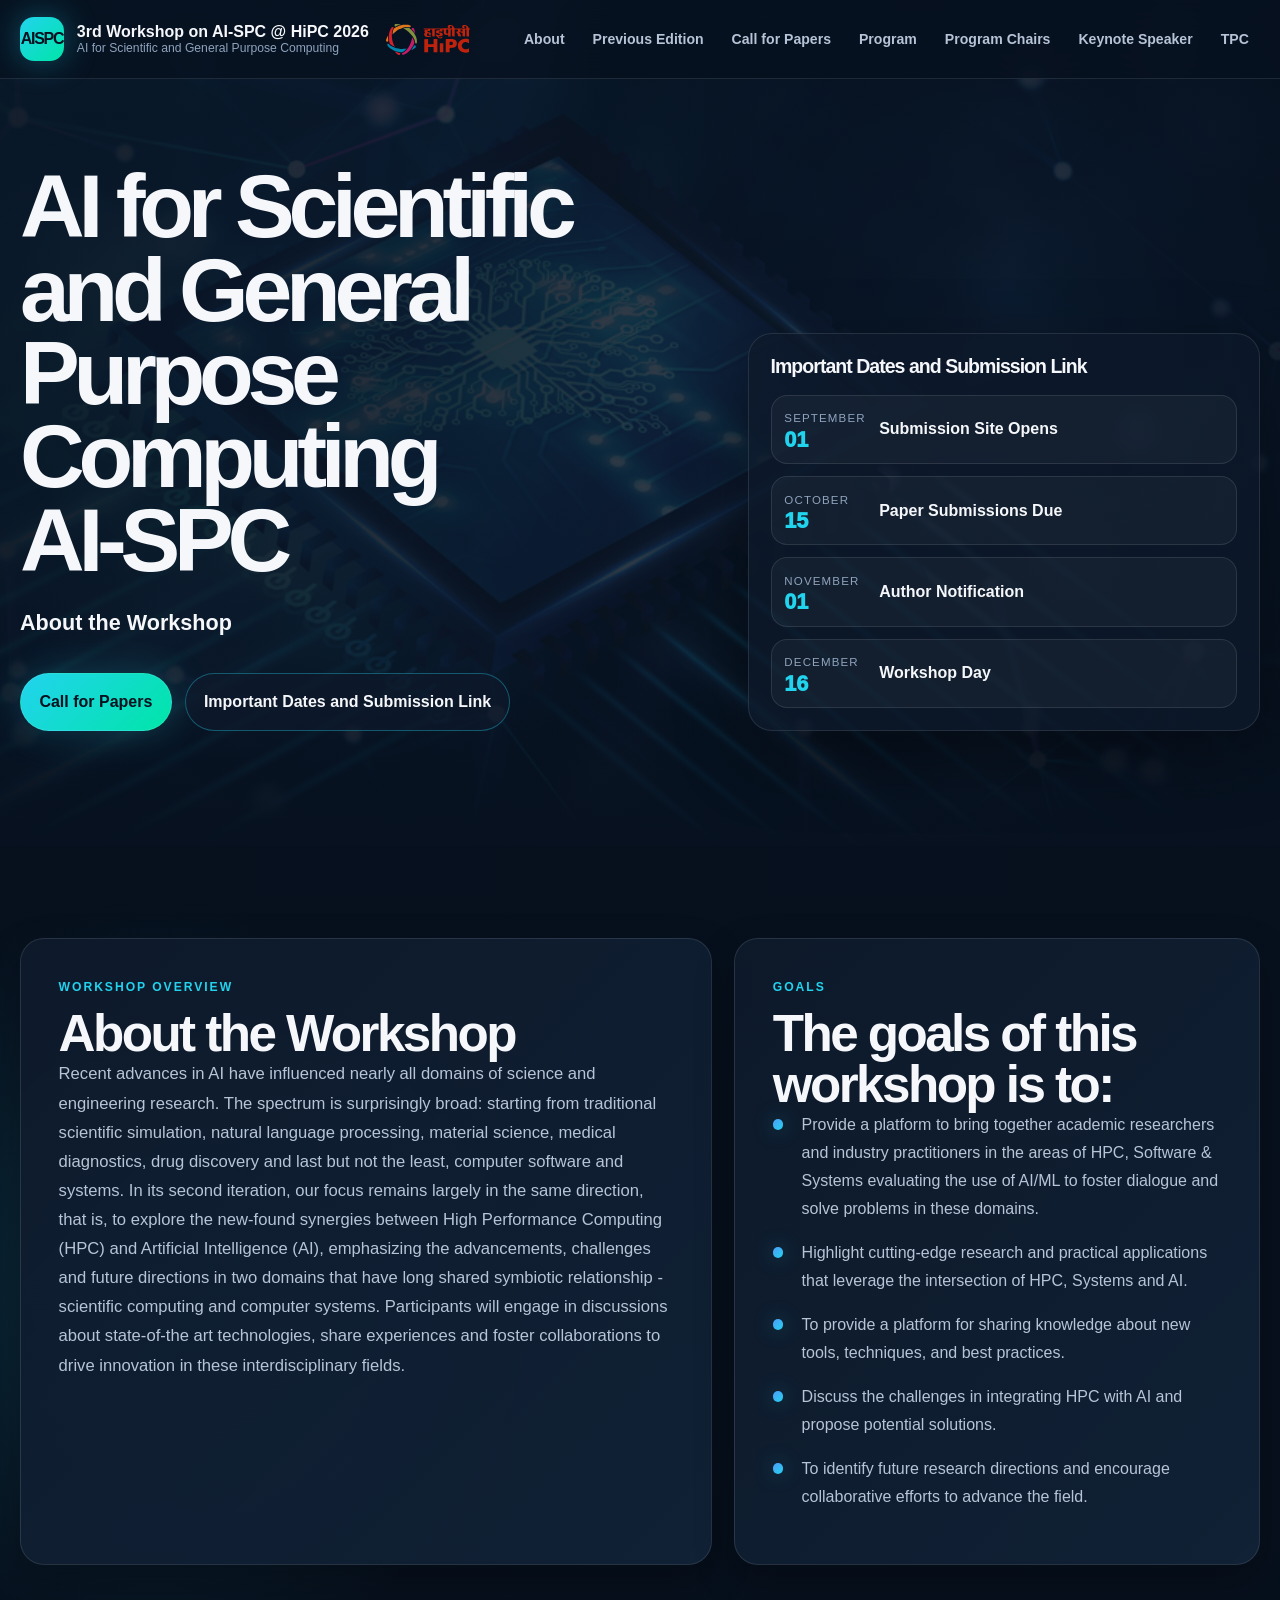
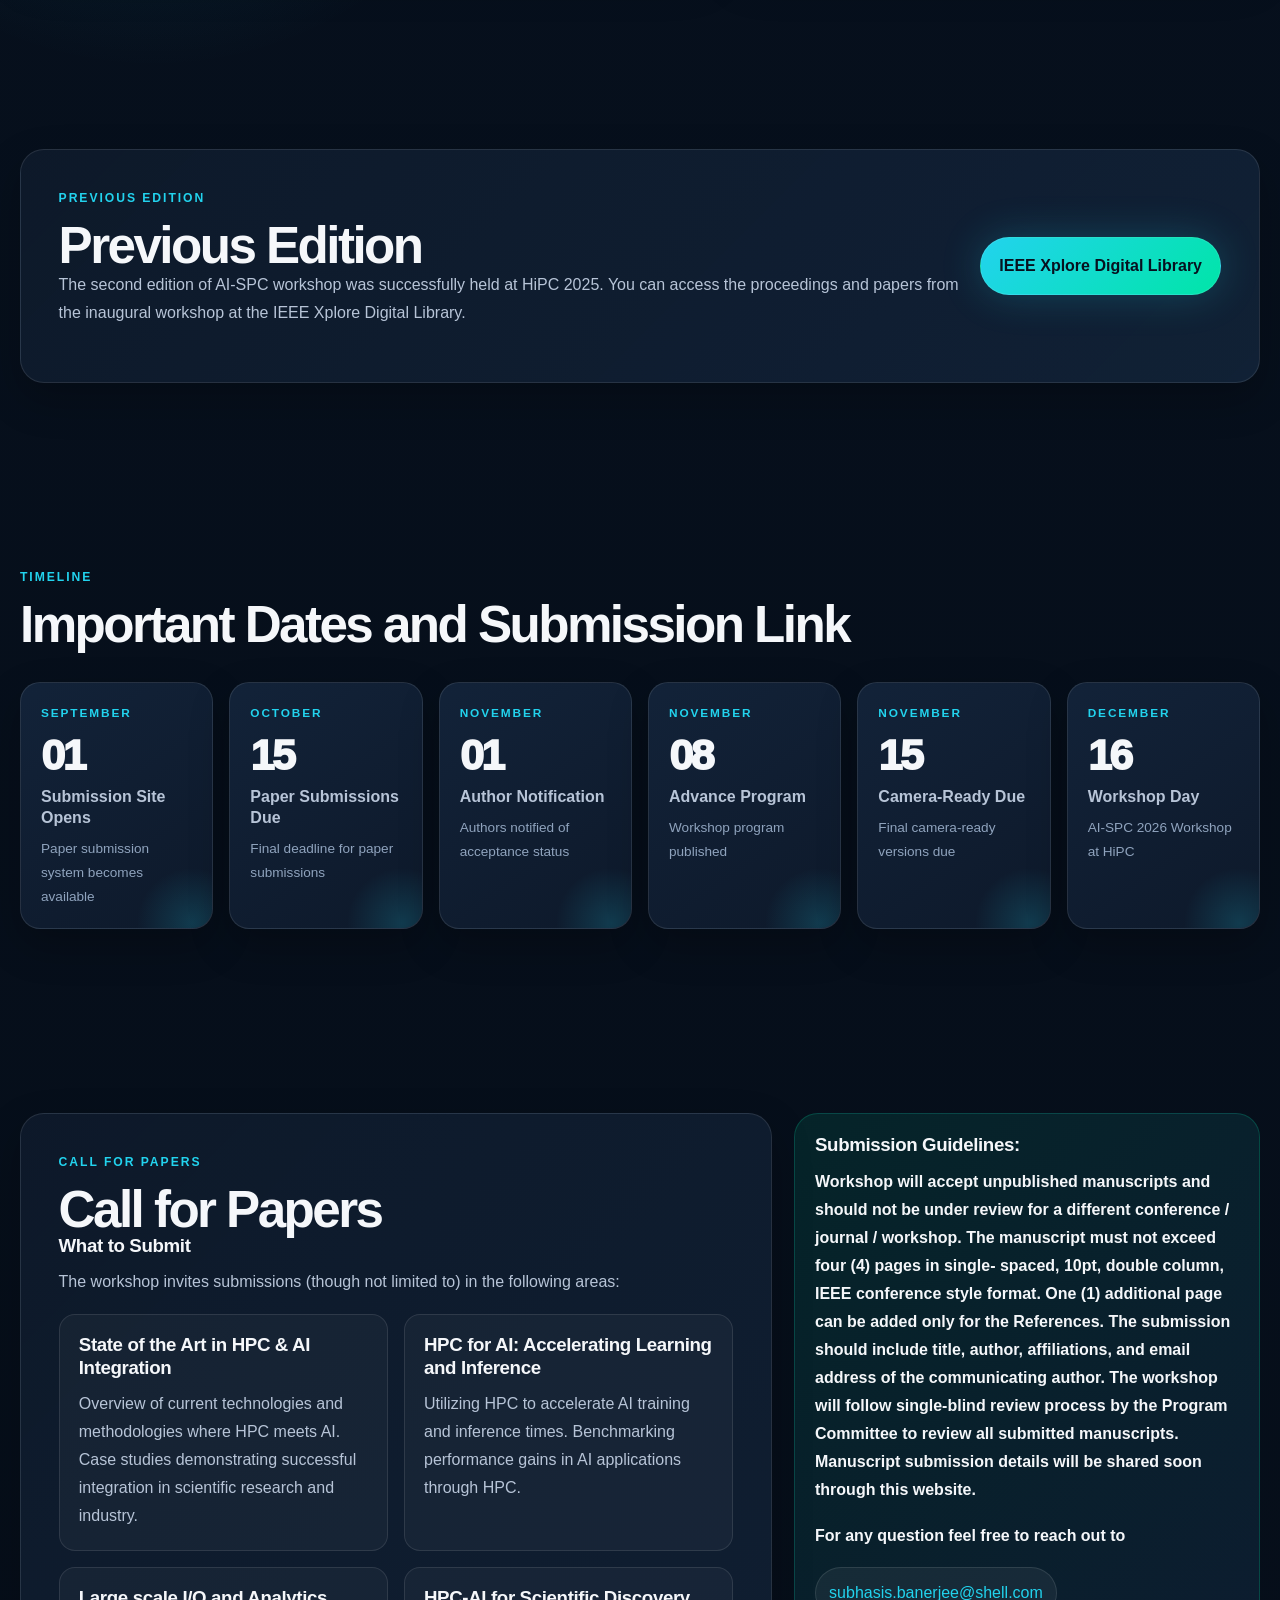
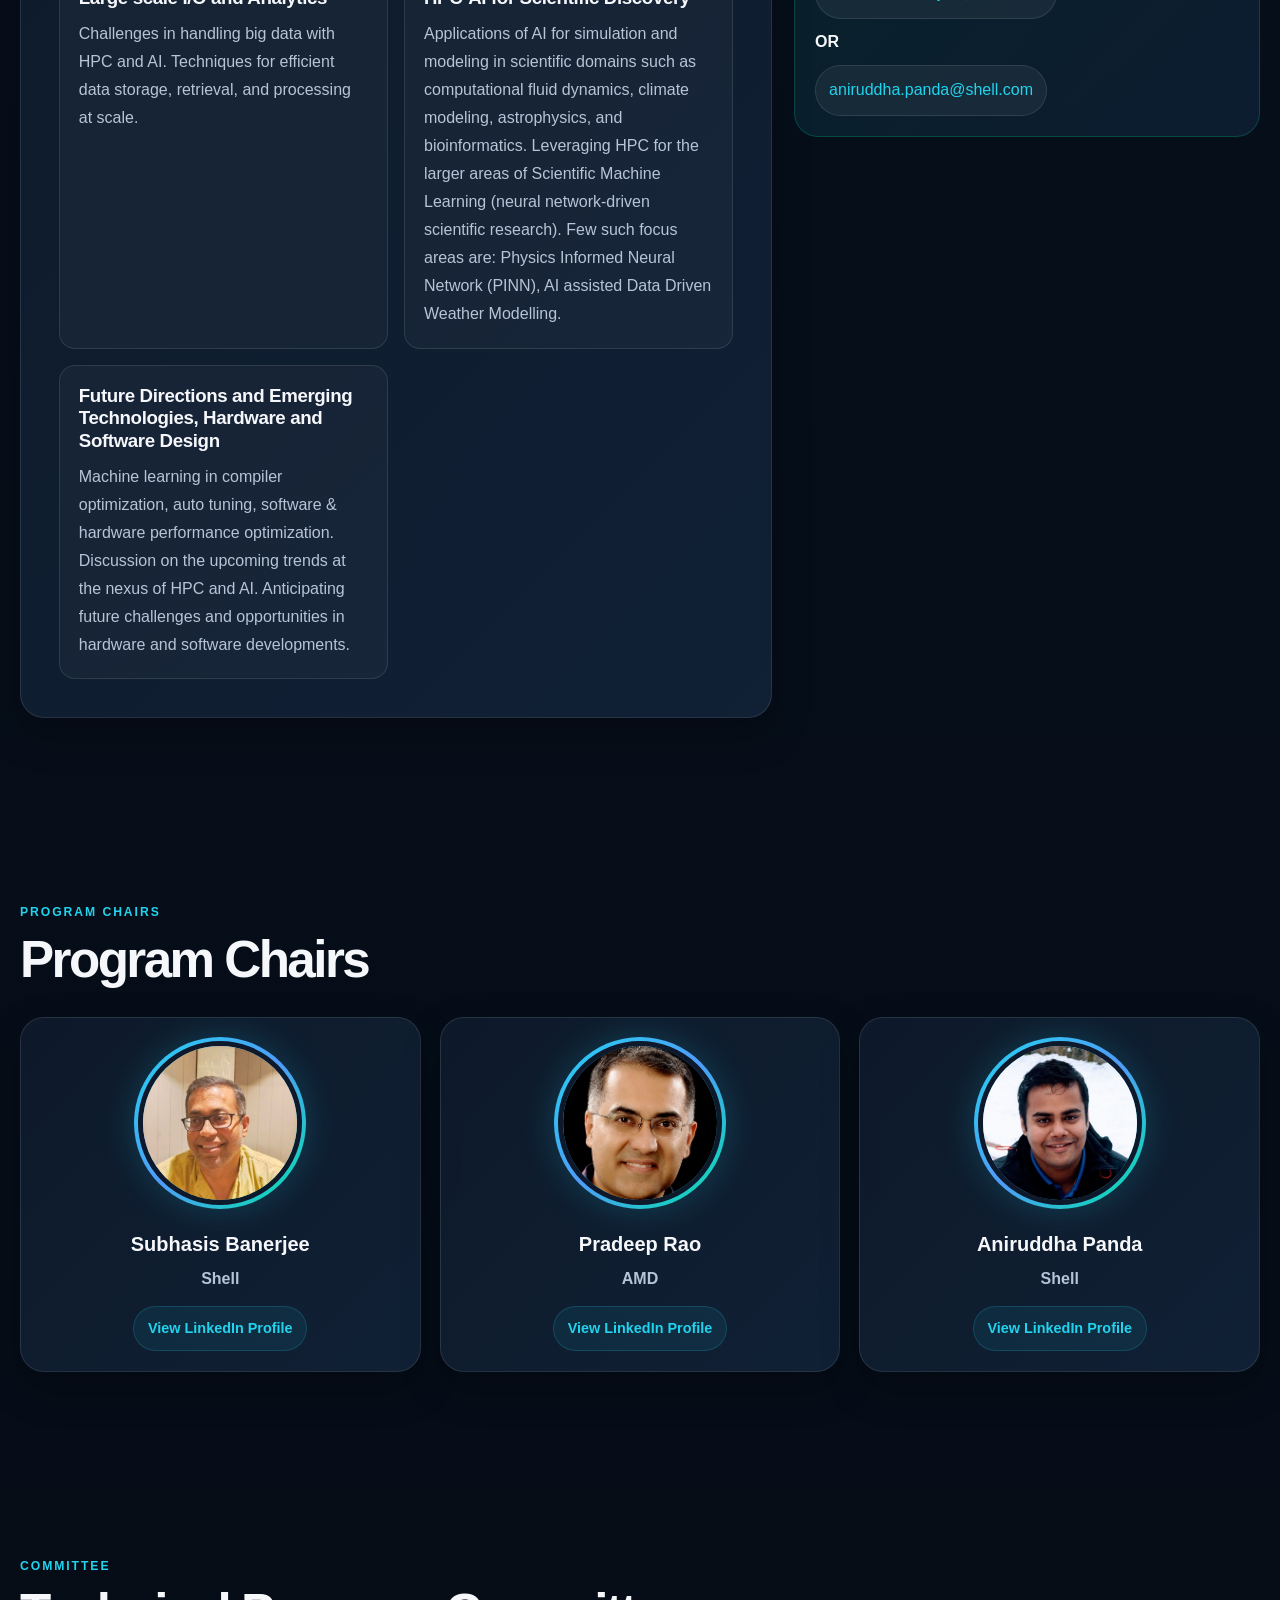
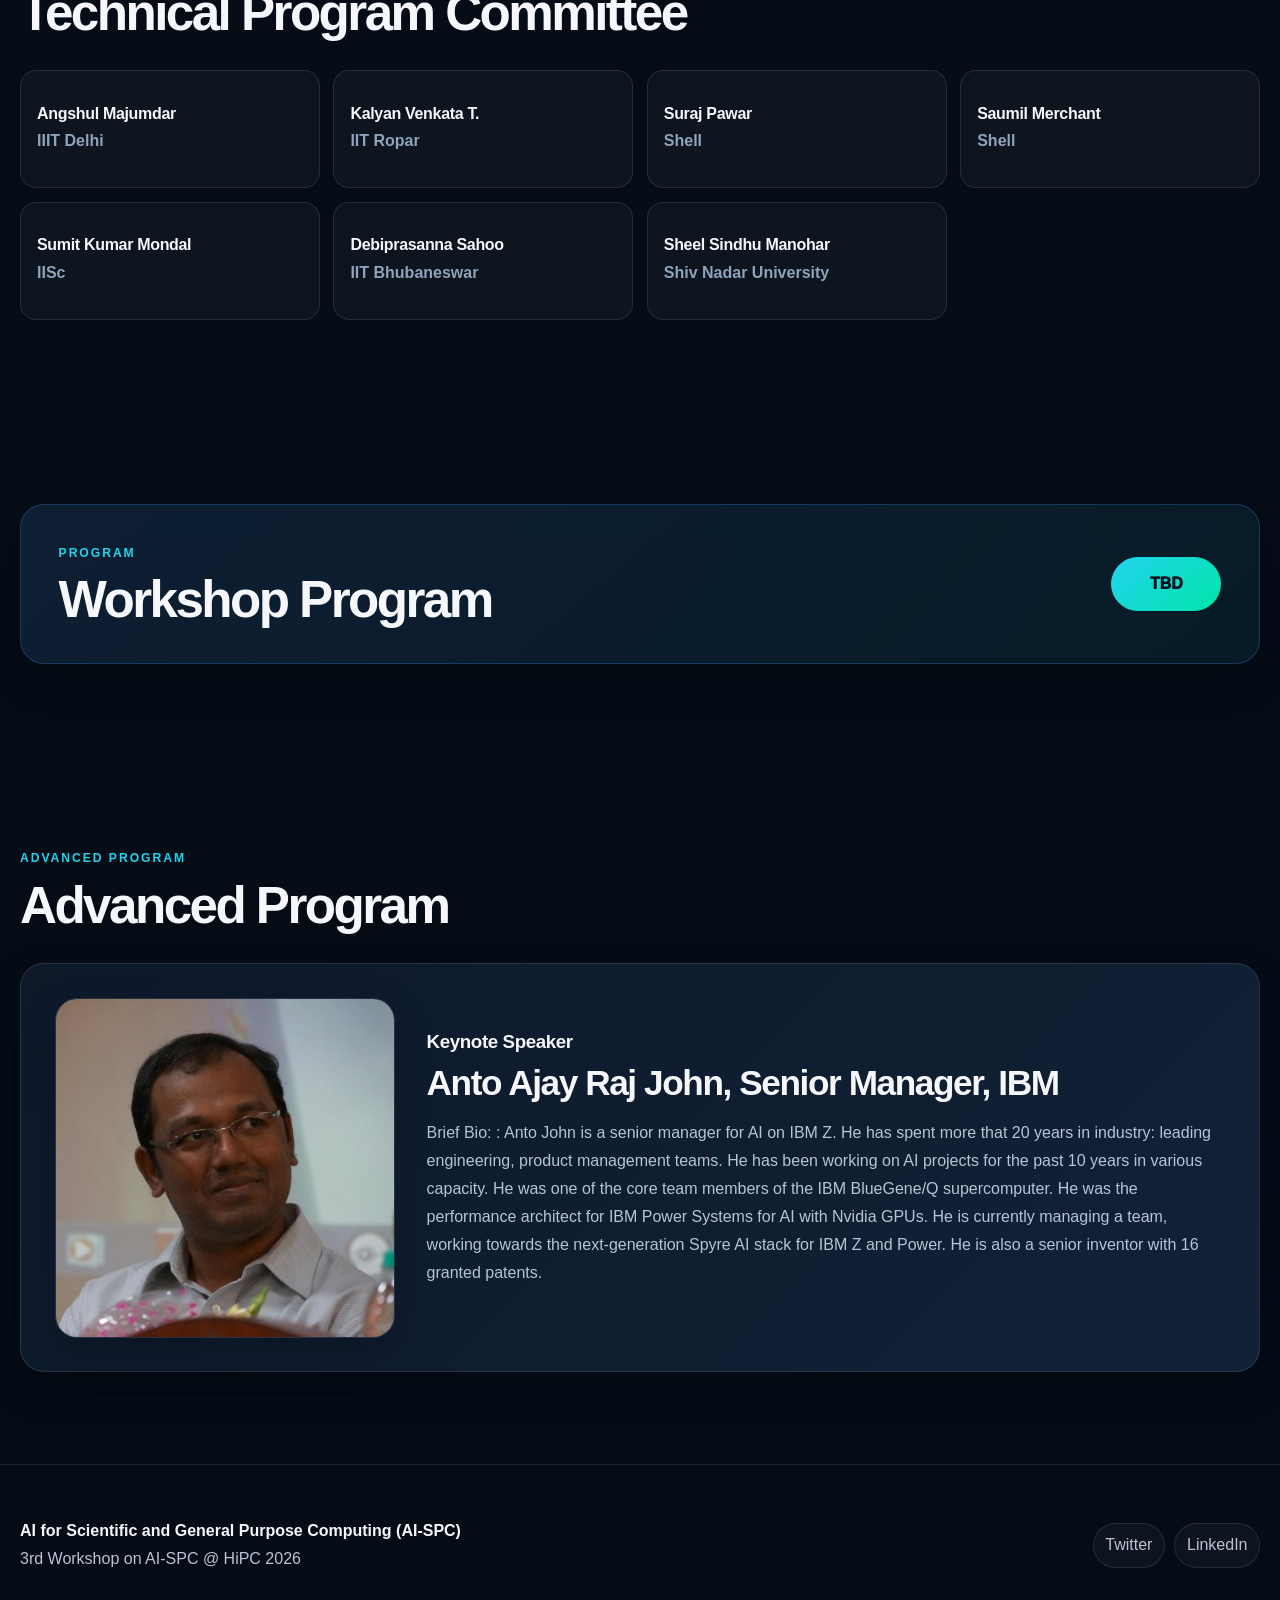
==== testhtml.html @ e2ac62f0 "Create testhtml.html" ====
<!DOCTYPE HTML>
<!--
    Editorial by HTML5 UP
    html5up.net | @ajlkn
    Free for personal and commercial use under the CCA 3.0 license (html5up.net/license)
-->
<html lang="en">
<head>
    <title>AI for Scientific and General Purpose Computing (AI-SPC)</title>
    <meta charset="utf-8" />
    <meta name="viewport" content="width=device-width, initial-scale=1" />
    <style>
        :root {
            --bg: #07111f;
            --bg-soft: #0b1728;
            --surface: #0e1a2b;
            --surface-2: #13243a;
            --surface-3: #182d48;
            --blue: #4f9cf9;
            --cyan: #22d3ee;
            --green: #00e5a8;
            --text: #f5f7fa;
            --text-soft: #e8eef7;
            --muted: #b7c4d7;
            --muted-2: #8fa3bd;
            --border: rgba(255, 255, 255, 0.10);
            --border-strong: rgba(34, 211, 238, 0.35);
            --shadow: 0 24px 70px rgba(0, 0, 0, 0.36);
            --shadow-soft: 0 16px 40px rgba(0, 0, 0, 0.24);
            --radius: 24px;
            --radius-sm: 16px;
            --max: 1240px;
        }

        * { box-sizing: border-box; }
        html { scroll-behavior: smooth; }
        body {
            margin: 0;
            color: var(--text-soft);
            font-family: Inter, "Segoe UI", Roboto, Helvetica, Arial, sans-serif;
            line-height: 1.75;
            background:
                radial-gradient(circle at 78% 5%, rgba(79, 156, 249, 0.22), transparent 28rem),
                radial-gradient(circle at 12% 20%, rgba(34, 211, 238, 0.14), transparent 24rem),
                linear-gradient(180deg, var(--bg), #050c16 85%);
        }

        a { color: var(--cyan); text-decoration: none; }
        a:hover { color: var(--green); }
        img { max-width: 100%; display: block; }
        p { color: var(--muted); margin: 0 0 1.1rem; }
        ul { margin: 0; padding-left: 1.25rem; color: var(--muted); }
        li { margin: 0.65rem 0; }
        strong { color: var(--text); }

        .container {
            width: min(var(--max), calc(100% - 40px));
            margin: 0 auto;
        }

        .navbar {
            position: fixed;
            inset: 0 0 auto 0;
            z-index: 1000;
            background: rgba(7, 17, 31, 0.78);
            backdrop-filter: blur(22px);
            border-bottom: 1px solid var(--border);
        }

        .nav-inner {
            width: min(var(--max), calc(100% - 40px));
            height: 78px;
            margin: 0 auto;
            display: flex;
            align-items: center;
            justify-content: space-between;
            gap: 1rem;
        }

        .brand {
            display: flex;
            align-items: center;
            gap: 0.8rem;
            min-width: max-content;
        }

        .brand-mark {
            width: 44px;
            height: 44px;
            border-radius: 14px;
            display: grid;
            place-items: center;
            font-weight: 900;
            letter-spacing: -0.08em;
            color: var(--bg);
            background: linear-gradient(135deg, var(--cyan), var(--green));
            box-shadow: 0 0 32px rgba(34, 211, 238, 0.35);
        }

        .brand-text {
            display: grid;
            line-height: 1.1;
        }

        .brand-text a {
            color: var(--text);
            font-weight: 800;
            font-size: 1rem;
        }

        .brand-text small {
            color: var(--muted-2);
            font-size: 0.76rem;
            margin-top: 0.12rem;
        }

        .hipc-link { border: 0; opacity: 0.92; }
        .hipc-link img { width: 92px; height: 31px; object-fit: contain; }

        .nav-links {
            display: flex;
            align-items: center;
            justify-content: flex-end;
            flex-wrap: wrap;
            gap: 0.35rem;
        }

        .nav-links a {
            color: var(--muted);
            font-weight: 750;
            font-size: 0.88rem;
            padding: 0.48rem 0.7rem;
            border-radius: 999px;
            transition: all 0.18s ease;
        }

        .nav-links a:hover {
            color: var(--bg);
            background: linear-gradient(135deg, var(--cyan), var(--green));
            transform: translateY(-1px);
        }

        .hero {
            position: relative;
            min-height: 94vh;
            display: flex;
            align-items: center;
            overflow: hidden;
            padding: 130px 0 80px;
        }

        .hero::before {
            content: "";
            position: absolute;
            inset: 0;
            background:
                linear-gradient(90deg, rgba(7, 17, 31, 0.92), rgba(7, 17, 31, 0.78), rgba(7, 17, 31, 0.92)),
                url("images/ai_image1.jpg") center right / cover no-repeat;
            opacity: 0.78;
            z-index: -2;
        }

        .hero::after {
            content: "";
            position: absolute;
            inset: auto 0 0 0;
            height: 170px;
            background: linear-gradient(180deg, transparent, var(--bg));
            z-index: -1;
        }

        .hero-grid {
            display: grid;
            grid-template-columns: minmax(0, 1.15fr) 0.85fr;
            gap: 2.2rem;
            align-items: end;
        }

        .eyebrow {
            display: inline-flex;
            align-items: center;
            gap: 0.55rem;
            padding: 0.48rem 0.78rem;
            border: 1px solid var(--border-strong);
            border-radius: 999px;
            color: var(--cyan);
            background: rgba(14, 26, 43, 0.72);
            font-weight: 850;
            letter-spacing: 0.04em;
            text-transform: uppercase;
            font-size: 0.78rem;
            margin-bottom: 1.3rem;
        }

        h1 {
            margin: 0;
            max-width: 900px;
            font-size: clamp(3rem, 7vw, 6.4rem);
            line-height: 0.93;
            letter-spacing: -0.07em;
            color: var(--text);
        }

        .hero-subtitle {
            color: var(--muted);
            font-size: clamp(1.06rem, 2vw, 1.35rem);
            max-width: 760px;
            margin-top: 1.35rem;
        }

        .hero-actions {
            display: flex;
            flex-wrap: wrap;
            gap: 0.8rem;
            margin-top: 2rem;
        }

        .btn {
            display: inline-flex;
            align-items: center;
            justify-content: center;
            gap: 0.4rem;
            border-radius: 999px;
            padding: 0.85rem 1.15rem;
            min-height: 46px;
            font-weight: 850;
            border: 1px solid var(--border);
        }

        .btn-primary {
            color: var(--bg);
            background: linear-gradient(135deg, var(--cyan), var(--green));
            box-shadow: 0 0 40px rgba(34, 211, 238, 0.22);
        }

        .btn-secondary {
            color: var(--text);
            background: rgba(14, 26, 43, 0.72);
            border-color: var(--border-strong);
        }

        .hero-panel {
            background: rgba(14, 26, 43, 0.76);
            border: 1px solid var(--border);
            border-radius: var(--radius);
            box-shadow: var(--shadow);
            padding: 1.35rem;
        }

        .hero-panel h2 {
            font-size: 1.22rem;
            line-height: 1.2;
            margin: 0 0 1rem;
        }

        .mini-date-list {
            display: grid;
            gap: 0.75rem;
        }

        .mini-date {
            display: grid;
            grid-template-columns: 82px 1fr;
            gap: 0.8rem;
            align-items: center;
            padding: 0.8rem;
            background: rgba(255, 255, 255, 0.035);
            border: 1px solid var(--border);
            border-radius: 16px;
        }

        .mini-date .day {
            color: var(--cyan);
            font-weight: 950;
            font-size: 1.35rem;
            line-height: 1;
        }

        .mini-date .month {
            color: var(--muted-2);
            font-size: 0.72rem;
            text-transform: uppercase;
            letter-spacing: 0.1em;
        }

        .section {
            padding: 92px 0;
            scroll-margin-top: 90px;
        }

        .section-head {
            display: flex;
            justify-content: space-between;
            align-items: end;
            gap: 2rem;
            margin-bottom: 2rem;
        }

        .kicker {
            color: var(--cyan);
            font-size: 0.76rem;
            text-transform: uppercase;
            letter-spacing: 0.16em;
            font-weight: 900;
            margin-bottom: 0.65rem;
        }

        h2 {
            margin: 0;
            color: var(--text);
            font-size: clamp(2rem, 4vw, 3.4rem);
            line-height: 1;
            letter-spacing: -0.05em;
        }

        h3 {
            margin: 0 0 0.7rem;
            color: var(--text);
            line-height: 1.2;
            letter-spacing: -0.02em;
        }

        .section-card,
        .glass-card {
            background: linear-gradient(135deg, rgba(14, 26, 43, 0.94), rgba(19, 36, 58, 0.86));
            border: 1px solid var(--border);
            border-radius: var(--radius);
            box-shadow: var(--shadow-soft);
        }

        .section-card { padding: clamp(1.35rem, 3vw, 2.35rem); }

        .about-grid {
            display: grid;
            grid-template-columns: minmax(0, 1fr) minmax(320px, 0.76fr);
            gap: 1.4rem;
            align-items: stretch;
        }

        .about-text p { font-size: 1.04rem; }

        .goals-card ul {
            list-style: none;
            padding-left: 0;
        }

        .goals-card li {
            position: relative;
            padding-left: 1.8rem;
            margin: 0 0 1rem;
        }

        .goals-card li::before {
            content: "";
            position: absolute;
            left: 0;
            top: 0.55rem;
            width: 0.64rem;
            height: 0.64rem;
            border-radius: 50%;
            background: linear-gradient(135deg, var(--blue), var(--cyan));
            box-shadow: 0 0 20px rgba(34, 211, 238, 0.35);
        }

        .previous-card {
            display: grid;
            grid-template-columns: 1fr auto;
            gap: 1.3rem;
            align-items: center;
        }

        .dates-grid {
            display: grid;
            grid-template-columns: repeat(6, minmax(0, 1fr));
            gap: 1rem;
        }

        .date-card {
            position: relative;
            overflow: hidden;
            padding: 1.25rem;
            min-height: 165px;
            background: linear-gradient(145deg, rgba(19, 36, 58, 0.96), rgba(14, 26, 43, 0.96));
            border: 1px solid var(--border);
            border-radius: 20px;
            box-shadow: var(--shadow-soft);
        }

        .date-card::after {
            content: "";
            position: absolute;
            inset: auto -40px -55px auto;
            width: 120px;
            height: 120px;
            border-radius: 50%;
            background: radial-gradient(circle, rgba(34, 211, 238, 0.18), transparent 65%);
        }

        .date-month {
            color: var(--cyan);
            font-size: 0.74rem;
            letter-spacing: 0.16em;
            text-transform: uppercase;
            font-weight: 900;
        }

        .date-number {
            color: var(--text);
            font-size: 2.7rem;
            line-height: 1;
            font-weight: 950;
            letter-spacing: -0.06em;
            margin: 0.65rem 0;
        }

        .date-event { color: var(--muted); font-weight: 750; line-height: 1.3; }
        .date-details { color: var(--muted-2); font-size: 0.85rem; margin-top: 0.5rem; }

        .cfp-layout {
            display: grid;
            grid-template-columns: minmax(0, 1fr) minmax(320px, 0.62fr);
            gap: 1.4rem;
            align-items: start;
        }

        .track-grid {
            display: grid;
            grid-template-columns: repeat(2, minmax(0, 1fr));
            gap: 1rem;
        }

        .track-card {
            padding: 1.2rem;
            background: rgba(255, 255, 255, 0.035);
            border: 1px solid var(--border);
            border-radius: var(--radius-sm);
            transition: all 0.22s ease;
        }

        .track-card:hover {
            transform: translateY(-4px);
            border-color: var(--border-strong);
            background: rgba(34, 211, 238, 0.055);
        }

        .track-card p { margin-bottom: 0; }

        .submission-box {
            position: sticky;
            top: 98px;
            padding: 1.25rem;
            background: linear-gradient(135deg, rgba(0, 229, 168, 0.10), rgba(79, 156, 249, 0.10));
            border: 1px solid rgba(0, 229, 168, 0.20);
            border-radius: var(--radius);
        }

        .contact-list {
            display: flex;
            flex-direction: column;
            gap: 0.55rem;
            margin-top: 0.85rem;
        }

        .contact-list a {
            display: inline-flex;
            padding: 0.68rem 0.82rem;
            border-radius: 999px;
            background: rgba(255, 255, 255, 0.055);
            border: 1px solid var(--border);
            width: fit-content;
        }

        .chairs-grid {
            display: grid;
            grid-template-columns: repeat(3, minmax(0, 1fr));
            gap: 1.2rem;
        }

        .chair-card {
            padding: 1.2rem;
            text-align: center;
            overflow: hidden;
        }

        .chair-photo-wrap {
            width: 172px;
            height: 172px;
            margin: 0 auto 1.1rem;
            border-radius: 50%;
            padding: 4px;
            background: linear-gradient(135deg, var(--cyan), var(--blue), var(--green));
            box-shadow: 0 0 36px rgba(34, 211, 238, 0.20);
        }

        .chair-card img {
            width: 100%;
            height: 100%;
            object-fit: cover;
            border-radius: 50%;
            border: 5px solid var(--surface);
        }

        .chair-name {
            color: var(--text);
            font-size: 1.25rem;
            font-weight: 900;
        }

        .chair-org { color: var(--muted); font-weight: 750; margin: 0.2rem 0 0.8rem; }

        .linkedin-link {
            display: inline-flex;
            border-radius: 999px;
            padding: 0.58rem 0.85rem;
            color: var(--cyan);
            background: rgba(34, 211, 238, 0.08);
            border: 1px solid rgba(34, 211, 238, 0.18);
            font-weight: 800;
            font-size: 0.9rem;
        }

        .tpc-grid {
            display: grid;
            grid-template-columns: repeat(4, minmax(0, 1fr));
            gap: 0.85rem;
        }

        .tpc-card {
            padding: 1rem;
            min-height: 118px;
            display: flex;
            flex-direction: column;
            justify-content: center;
            background: rgba(255, 255, 255, 0.035);
            border: 1px solid var(--border);
            border-radius: var(--radius-sm);
        }

        .tpc-card h3 { font-size: 1rem; margin-bottom: 0.28rem; }
        .tpc-card p { margin: 0; color: var(--muted-2); font-weight: 750; }

        .program-card {
            display: flex;
            justify-content: space-between;
            align-items: center;
            gap: 1rem;
            background: linear-gradient(135deg, rgba(79, 156, 249, 0.13), rgba(34, 211, 238, 0.08));
            border-color: rgba(79, 156, 249, 0.24);
        }

        .tbd-pill {
            display: inline-flex;
            align-items: center;
            justify-content: center;
            padding: 0.8rem 1.15rem;
            min-width: 110px;
            color: var(--bg);
            font-weight: 950;
            border-radius: 999px;
            background: linear-gradient(135deg, var(--cyan), var(--green));
        }

        .keynote-card {
            display: grid;
            grid-template-columns: 340px minmax(0, 1fr);
            gap: 2rem;
            align-items: center;
            padding: clamp(1.35rem, 3vw, 2.1rem);
            background: linear-gradient(135deg, rgba(14, 26, 43, 0.96), rgba(19, 36, 58, 0.92));
        }

        .keynote-card img {
            width: 100%;
            aspect-ratio: 1 / 1;
            object-fit: cover;
            border-radius: 22px;
            border: 1px solid var(--border);
            box-shadow: var(--shadow-soft);
        }

        .keynote-name {
            display: inline-block;
            color: var(--text);
            font-size: clamp(1.55rem, 3vw, 2.2rem);
            font-weight: 900;
            line-height: 1.1;
            letter-spacing: -0.04em;
            margin-bottom: 1rem;
        }

        .footer {
            padding: 52px 0;
            background: #050c16;
            border-top: 1px solid var(--border);
        }

        .footer-grid {
            display: grid;
            grid-template-columns: 1fr auto;
            gap: 1.5rem;
            align-items: center;
        }

        .footer-title { color: var(--text); font-weight: 900; }
        .footer p { margin-bottom: 0; }

        .social-labels {
            display: flex;
            gap: 0.6rem;
            align-items: center;
            flex-wrap: wrap;
        }

        .social-labels a {
            padding: 0.48rem 0.72rem;
            border-radius: 999px;
            border: 1px solid var(--border);
            color: var(--muted);
            background: rgba(255, 255, 255, 0.035);
        }

        @media (max-width: 1120px) {
            .hero-grid,
            .about-grid,
            .cfp-layout,
            .keynote-card {
                grid-template-columns: 1fr;
            }
            .dates-grid { grid-template-columns: repeat(3, minmax(0, 1fr)); }
            .tpc-grid { grid-template-columns: repeat(3, minmax(0, 1fr)); }
            .submission-box { position: static; }
        }

        @media (max-width: 820px) {
            .nav-inner {
                height: auto;
                padding: 0.82rem 0;
                align-items: flex-start;
                flex-direction: column;
            }
            .nav-links { justify-content: flex-start; }
            .hero { padding-top: 170px; }
            .track-grid,
            .chairs-grid { grid-template-columns: 1fr; }
            .dates-grid { grid-template-columns: repeat(2, minmax(0, 1fr)); }
            .tpc-grid { grid-template-columns: repeat(2, minmax(0, 1fr)); }
            .previous-card,
            .program-card,
            .footer-grid { grid-template-columns: 1fr; display: grid; }
        }

        @media (max-width: 560px) {
            .container,
            .nav-inner { width: min(var(--max), calc(100% - 28px)); }
            .hero { padding-top: 195px; }
            .dates-grid,
            .tpc-grid { grid-template-columns: 1fr; }
            .mini-date { grid-template-columns: 64px 1fr; }
            .section { padding: 68px 0; }
        }
    </style>
</head>
<body>
    <header class="navbar">
        <div class="nav-inner">
            <div class="brand">
                <a href="index.html" class="brand-mark" aria-label="AI-SPC home">AISPC</a>
                <div class="brand-text">
                    <a href="index.html"><strong>3rd Workshop on AI-SPC</strong> @ HiPC 2026</a>
                    <small>AI for Scientific and General Purpose Computing</small>
                </div>
                <a href="https://www.hipc.org/" target="_blank" title="Visit HiPC 2026 Main Conference" class="hipc-link">
                    <img src="images/hipc-logo.svg" width="90" height="30" alt="HiPC 2025 Logo" />
                </a>
            </div>
            <nav class="nav-links" aria-label="Primary navigation">
                <a href="#banner">About</a>
                <a href="#previous">Previous Edition</a>
                <a href="#cfp">Call for Papers</a>
                <a href="#program">Program</a>
                <a href="#progchair">Program Chairs</a>
                <a href="#advprog">Keynote Speaker</a>
                <a href="#tpc">TPC</a>
            </nav>
        </div>
    </header>

    <main>
        <section id="banner" class="hero">
            <div class="container hero-grid">
                <div class="hero-copy">
                    <!--
                    <div class="eyebrow">3rd Workshop on AI-SPC @ HiPC 2026</div>
                    -->
                    <h1>AI for Scientific and General Purpose Computing<br />AI-SPC</h1>
                    <p class="hero-subtitle"><strong>About the Workshop</strong></p>
                    <div class="hero-actions">
                        <a href="#cfp" class="btn btn-primary">Call for Papers</a>
                        <a href="#dates" class="btn btn-secondary">Important Dates and Submission Link</a>
                    </div>
                </div>
                <aside class="hero-panel" aria-labelledby="hero-dates-title">
                    <h2 id="hero-dates-title">Important Dates and Submission Link</h2>
                    <div class="mini-date-list">
                        <div class="mini-date"><div><div class="month">September</div><div class="day">01</div></div><strong>Submission Site Opens</strong></div>
                        <div class="mini-date"><div><div class="month">October</div><div class="day">15</div></div><strong>Paper Submissions Due</strong></div>
                        <div class="mini-date"><div><div class="month">November</div><div class="day">01</div></div><strong>Author Notification</strong></div>
                        <div class="mini-date"><div><div class="month">December</div><div class="day">16</div></div><strong>Workshop Day</strong></div>
                    </div>
                </aside>
            </div>
        </section>

        <section id="about" class="section">
            <div class="container about-grid">
                <article class="section-card about-text">
                    <div class="kicker">Workshop Overview</div>
                    <h2>About the Workshop</h2>
                    <p>Recent advances in AI have influenced nearly all domains of science and engineering research. The spectrum is surprisingly broad: starting from traditional scientific simulation, natural language processing, material science, medical diagnostics, drug discovery and last but not the least, computer software and systems. In its second iteration, our focus remains largely in the same direction, that is, to explore the new-found synergies between High Performance Computing (HPC) and Artificial Intelligence (AI), emphasizing the advancements, challenges and future directions in two domains that have long shared symbiotic relationship - scientific computing and computer systems. Participants will engage in discussions about state-of-the art technologies, share experiences and foster collaborations to drive innovation in these interdisciplinary fields.</p>
                </article>
                <article class="section-card goals-card">
                    <div class="kicker">Goals</div>
                    <h2>The goals of this workshop is to:</h2>
                    <ul>
                        <li>Provide a platform to bring together academic researchers and industry practitioners in the areas of HPC, Software &amp; Systems evaluating the use of AI/ML to foster dialogue and solve problems in these domains.</li>
                        <li>Highlight cutting-edge research and practical applications that leverage the intersection of HPC, Systems and AI.</li>
                        <li>To provide a platform for sharing knowledge about new tools, techniques, and best practices.</li>
                        <li>Discuss the challenges in integrating HPC with AI and propose potential solutions.</li>
                        <li>To identify future research directions and encourage collaborative efforts to advance the field.</li>
                    </ul>
                </article>
            </div>
        </section>

        <section id="previous" class="section">
            <div class="container">
                <div class="section-card previous-card">
                    <div>
                        <div class="kicker">Previous Edition</div>
                        <h2>Previous Edition</h2>
                        <p>The second edition of AI-SPC workshop was successfully held at HiPC 2025. You can access the proceedings and papers from the inaugural workshop at the IEEE Xplore Digital Library.</p>
                    </div>
                    <a href="https://ieeexplore.ieee.org/document/11459229" target="_blank" class="btn btn-primary">IEEE Xplore Digital Library</a>
                </div>
            </div>
        </section>

        <section id="dates" class="section">
            <div class="container">
                <div class="section-head">
                    <div>
                        <div class="kicker">Timeline</div>
                        <h2>Important Dates and Submission Link</h2>
                    </div>
                </div>
                <div class="dates-grid">
                    <div class="date-card"><div class="date-month">September</div><div class="date-number">01</div><div class="date-event">Submission Site Opens</div><div class="date-details">Paper submission system becomes available</div></div>
                    <div class="date-card"><div class="date-month">October</div><div class="date-number">15</div><div class="date-event">Paper Submissions Due</div><div class="date-details">Final deadline for paper submissions</div></div>
                    <div class="date-card"><div class="date-month">November</div><div class="date-number">01</div><div class="date-event">Author Notification</div><div class="date-details">Authors notified of acceptance status</div></div>
                    <div class="date-card"><div class="date-month">November</div><div class="date-number">08</div><div class="date-event">Advance Program</div><div class="date-details">Workshop program published</div></div>
                    <div class="date-card"><div class="date-month">November</div><div class="date-number">15</div><div class="date-event">Camera-Ready Due</div><div class="date-details">Final camera-ready versions due</div></div>
                    <div class="date-card"><div class="date-month">December</div><div class="date-number">16</div><div class="date-event">Workshop Day</div><div class="date-details">AI-SPC 2026 Workshop at HiPC</div></div>
                </div>
            </div>
        </section>

        <section id="cfp" class="section">
            <div class="container cfp-layout">
                <article class="section-card">
                    <div class="kicker">Call for Papers</div>
                    <h2>Call for Papers</h2>
                    <h3>What to Submit</h3>
                    <p>The workshop invites submissions (though not limited to) in the following areas:</p>
                    <div class="track-grid">
                        <div class="track-card"><h3>State of the Art in HPC &amp; AI Integration</h3><p>Overview of current technologies and methodologies where HPC meets AI. Case studies demonstrating successful integration in scientific research and industry.</p></div>
                        <div class="track-card"><h3>HPC for AI: Accelerating Learning and Inference</h3><p>Utilizing HPC to accelerate AI training and inference times. Benchmarking performance gains in AI applications through HPC.</p></div>
                        <div class="track-card"><h3>Large scale I/O and Analytics</h3><p>Challenges in handling big data with HPC and AI. Techniques for efficient data storage, retrieval, and processing at scale.</p></div>
                        <div class="track-card"><h3>HPC-AI for Scientific Discovery</h3><p>Applications of AI for simulation and modeling in scientific domains such as computational fluid dynamics, climate modeling, astrophysics, and bioinformatics. Leveraging HPC for the larger areas of Scientific Machine Learning (neural network-driven scientific research). Few such focus areas are: Physics Informed Neural Network (PINN), AI assisted Data Driven Weather Modelling.</p></div>
                        <div class="track-card"><h3>Future Directions and Emerging Technologies, Hardware and Software Design</h3><p>Machine learning in compiler optimization, auto tuning, software &amp; hardware performance optimization. Discussion on the upcoming trends at the nexus of HPC and AI. Anticipating future challenges and opportunities in hardware and software developments.</p></div>
                    </div>
                </article>
                <aside class="submission-box">
                    <h3>Submission Guidelines:</h3>
                    <p><strong>Workshop will accept unpublished manuscripts and should not be under review for a different conference / journal / workshop. The manuscript must not exceed four (4) pages in single- spaced, 10pt, double column, IEEE conference style format. One (1) additional page can be added only for the References. The submission should include title, author, affiliations, and email address of the communicating author. The workshop will follow single-blind review process by the Program Committee to review all submitted manuscripts. Manuscript submission details will be shared soon through this website.</strong></p>
                    <p><strong>For any question feel free to reach out to</strong></p>
                    <div class="contact-list">
                        <a href="mailto:subhasis.banerjee@shell.com">subhasis.banerjee@shell.com</a>
                        <strong>OR</strong>
                        <a href="mailto:aniruddha.panda@shell.com">aniruddha.panda@shell.com</a>
                    </div>
                </aside>
            </div>
        </section>

        <section id="progchair" class="section">
            <div class="container">
                <div class="section-head">
                    <div>
                        <div class="kicker">Program Chairs</div>
                        <h2>Program Chairs</h2>
                    </div>
                </div>
                <div class="chairs-grid">
                    <article class="section-card chair-card">
                        <div class="chair-photo-wrap"><img src="images/subhasis_photo.jpg" alt="Subhasis Banerjee" /></div>
                        <div class="chair-name">Subhasis Banerjee</div>
                        <div class="chair-org">Shell</div>
                        <a href="https://www.linkedin.com/in/subhasisbanerjee/" target="_blank" class="linkedin-link">View LinkedIn Profile</a>
                    </article>
                    <article class="section-card chair-card">
                        <div class="chair-photo-wrap"><img src="images/Pradeep_photo.jpg" alt="Pradeep Rao" /></div>
                        <div class="chair-name">Pradeep Rao</div>
                        <div class="chair-org">AMD</div>
                        <a href="https://www.linkedin.com/in/hprao/" target="_blank" class="linkedin-link">View LinkedIn Profile</a>
                    </article>
                    <article class="section-card chair-card">
                        <div class="chair-photo-wrap"><img src="images/Aniruddha_photo.jpg" alt="Aniruddha Panda" /></div>
                        <div class="chair-name">Aniruddha Panda</div>
                        <div class="chair-org">Shell</div>
                        <a href="https://www.linkedin.com/in/aniruddhapanda/" target="_blank" class="linkedin-link">View LinkedIn Profile</a>
                    </article>
                </div>
            </div>
        </section>

        <section id="tpc" class="section">
            <div class="container">
                <div class="section-head">
                    <div>
                        <div class="kicker">Committee</div>
                        <h2>Technical Program Committee</h2>
                    </div>
                </div>
                <div class="tpc-grid">
                    <div class="tpc-card"><h3>Angshul Majumdar</h3><p>IIIT Delhi</p></div>
                    <div class="tpc-card"><h3>Kalyan Venkata T.</h3><p>IIT Ropar</p></div>
                    <div class="tpc-card"><h3>Suraj Pawar</h3><p>Shell</p></div>
                    <div class="tpc-card"><h3>Saumil Merchant</h3><p>Shell</p></div>
                    <div class="tpc-card"><h3>Sumit Kumar Mondal</h3><p>IISc</p></div>
                    <div class="tpc-card"><h3>Debiprasanna Sahoo</h3><p>IIT Bhubaneswar</p></div>
                    <div class="tpc-card"><h3>Sheel Sindhu Manohar</h3><p>Shiv Nadar University</p></div>
                </div>
            </div>
        </section>

        <section id="program" class="section">
            <div class="container">
                <div class="section-card program-card">
                    <div>
                        <div class="kicker">Program</div>
                        <h2>Workshop Program</h2>
                    </div>
                    <div class="tbd-pill">TBD</div>
                </div>
            </div>
        </section>

        <section id="advprog" class="section">
            <div class="container">
                <div class="section-head">
                    <div>
                        <div class="kicker">Advanced Program</div>
                        <h2>Advanced Program</h2>
                    </div>
                </div>
                <article class="keynote-card glass-card">
                    <a href="https://www.linkedin.com/in/anto-ajay-raj-john-4692a517/" class="image" target="_blank"><img src="images/anto_image.jpg" alt="" /></a>
                    <div>
                        <h3>Keynote Speaker</h3>
                        <a href="https://www.linkedin.com/in/anto-ajay-raj-john-4692a517/" target="_blank" class="keynote-name">Anto Ajay Raj John, Senior Manager, IBM</a>
                        <p>Brief Bio: : Anto John is a senior manager for AI on IBM Z. He has spent more that 20 years in industry: leading engineering, product management teams. He has been working on AI projects for the past 10 years in various capacity. He was one of the core team members of the IBM BlueGene/Q supercomputer. He was the performance architect for IBM Power Systems for AI with Nvidia GPUs. He is currently managing a team, working towards the next-generation Spyre AI stack for IBM Z and Power. He is also a senior inventor with 16 granted patents.</p>
                    </div>
                </article>
            </div>
        </section>
    </main>

    <footer class="footer">
        <div class="container footer-grid">
            <div>
                <div class="footer-title">AI for Scientific and General Purpose Computing (AI-SPC)</div>
                <p>3rd Workshop on AI-SPC @ HiPC 2026</p>
            </div>
            <div class="social-labels">
                <a href="#">Twitter</a>
                <a href="#">LinkedIn</a>
            </div>
        </div>
    </footer>
</body>
</html>
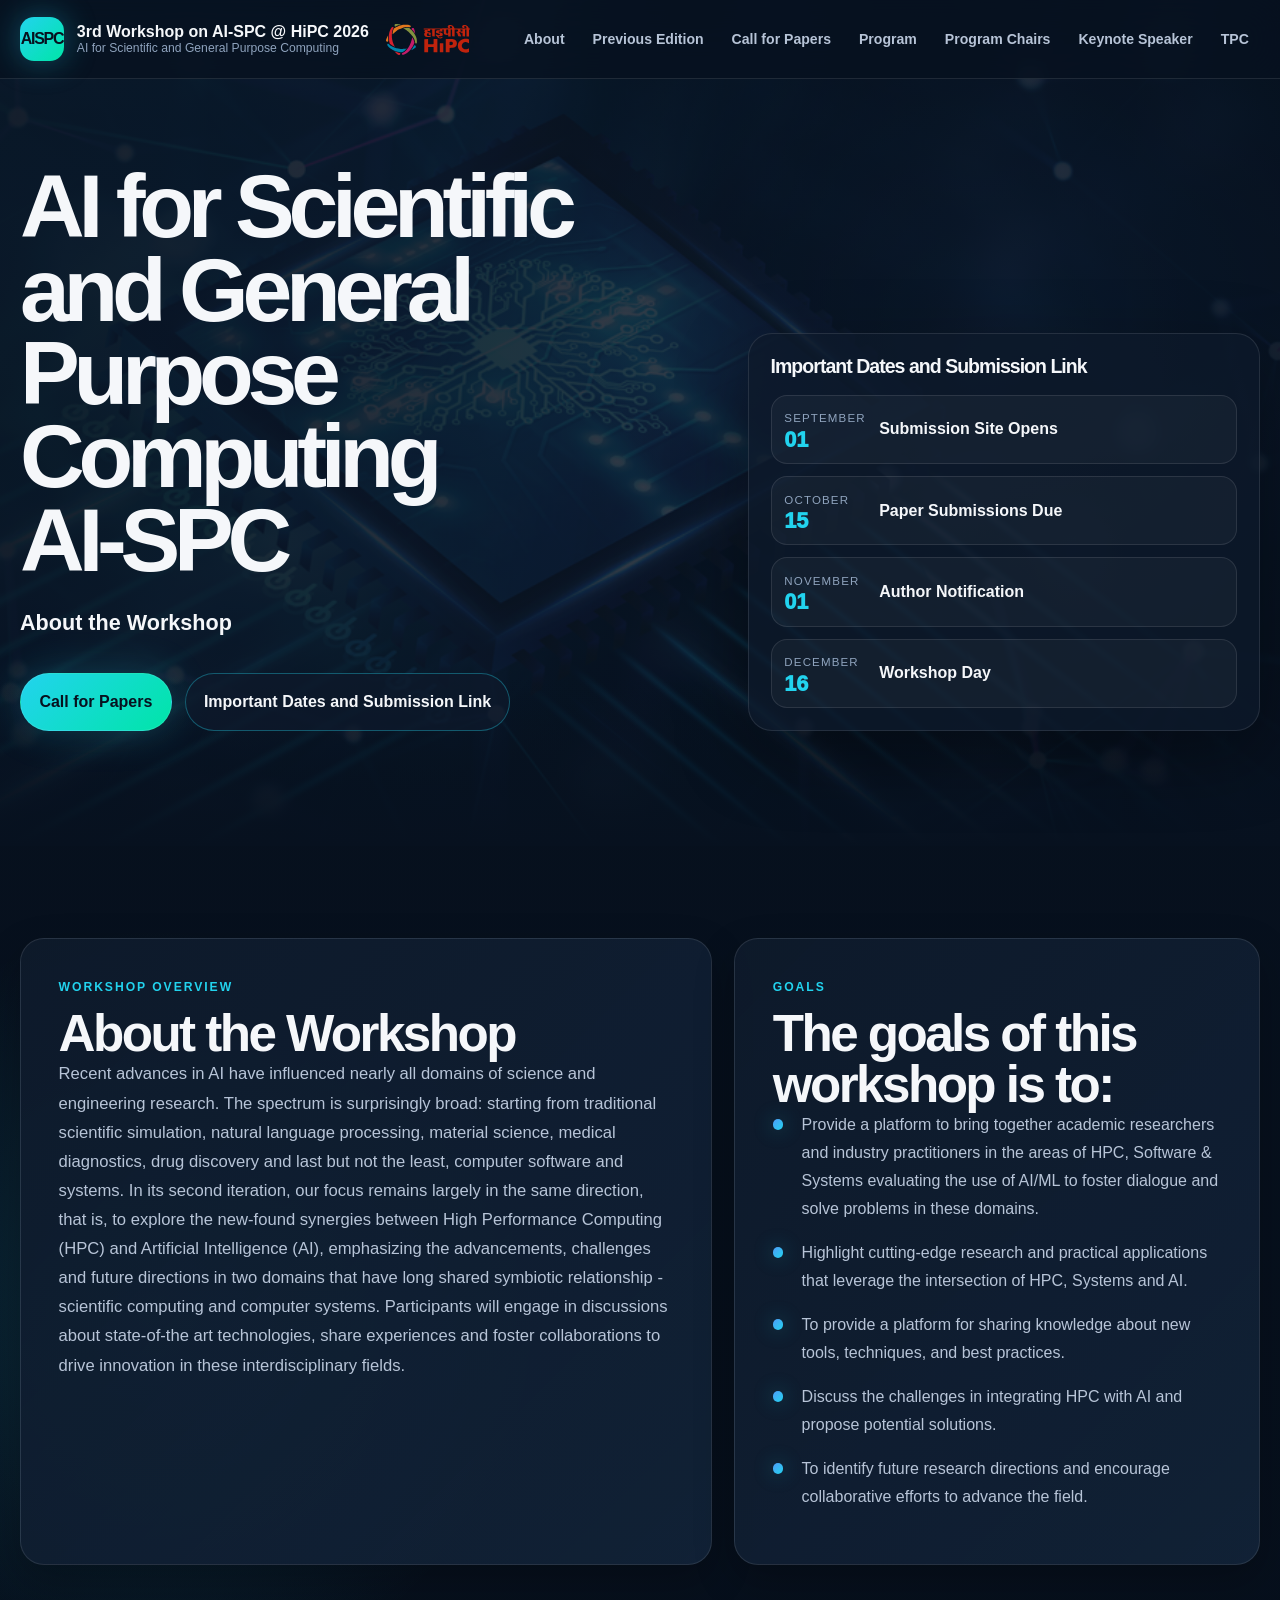
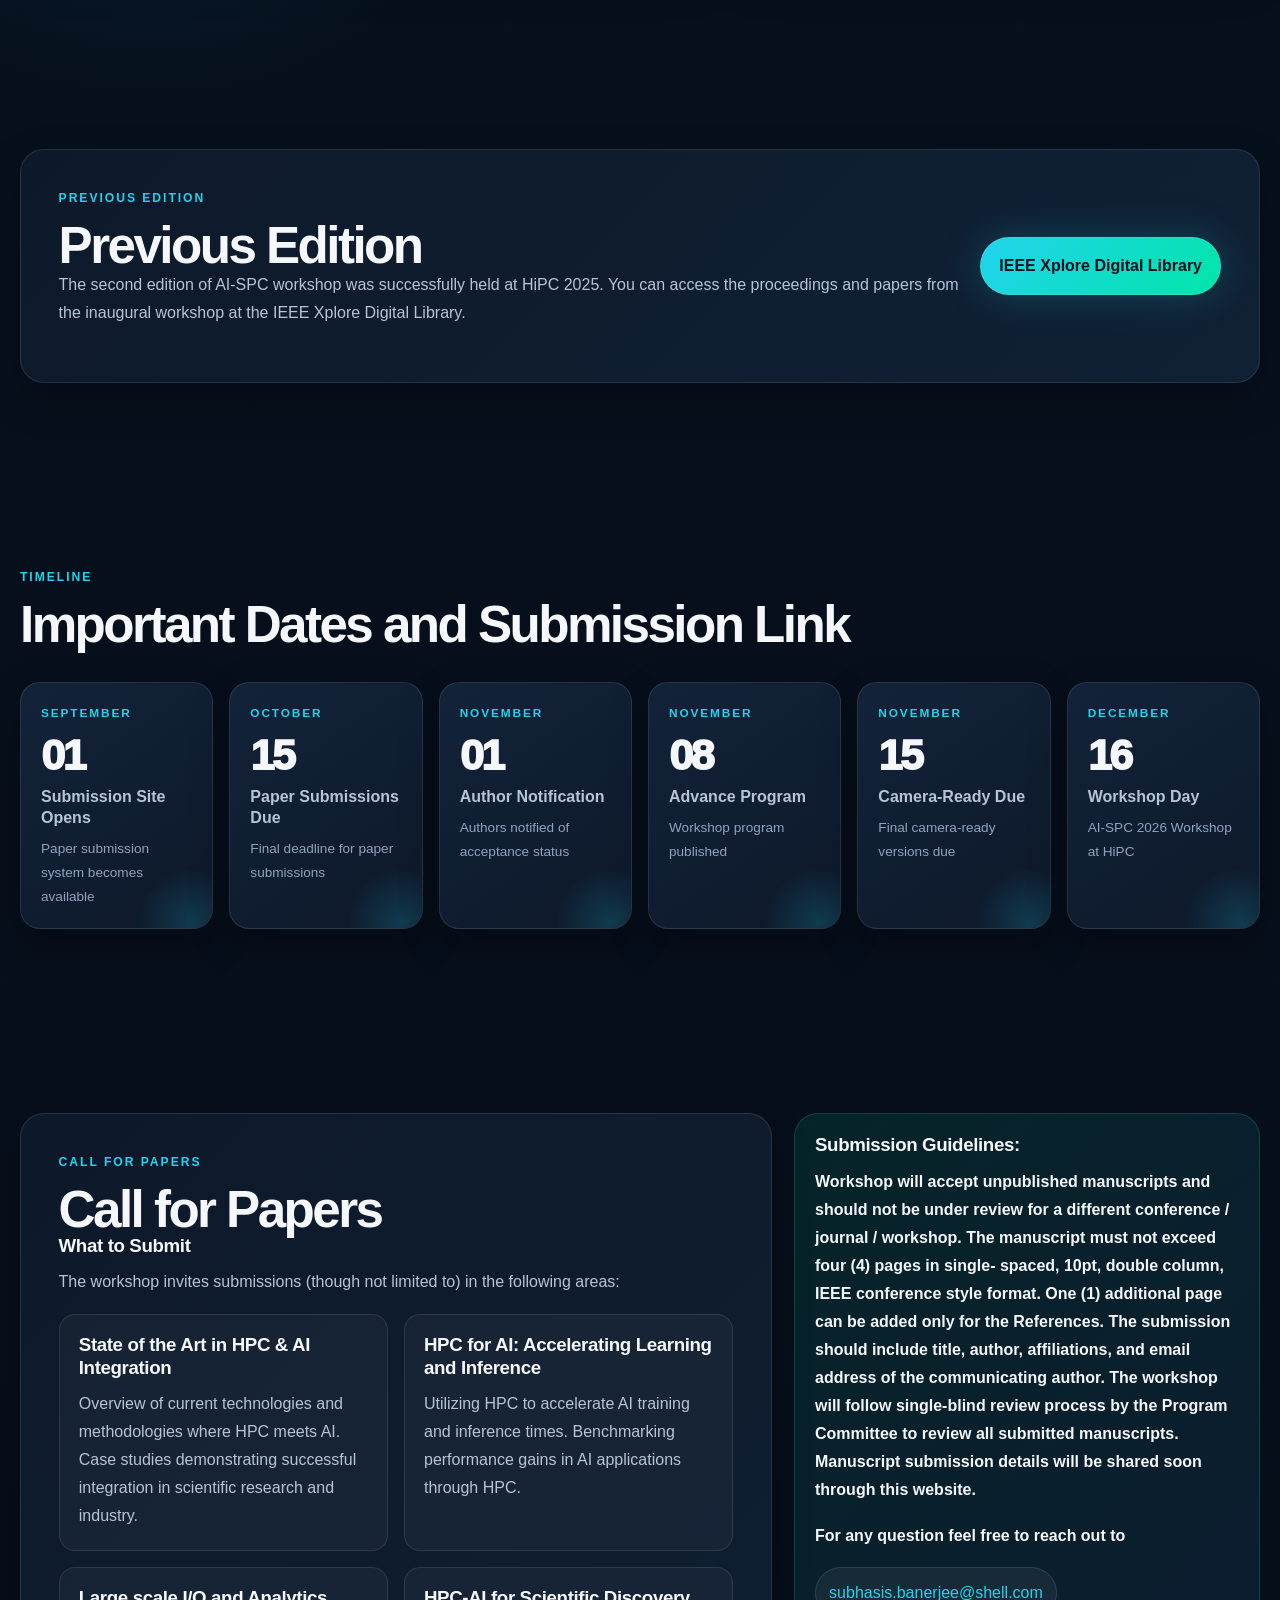
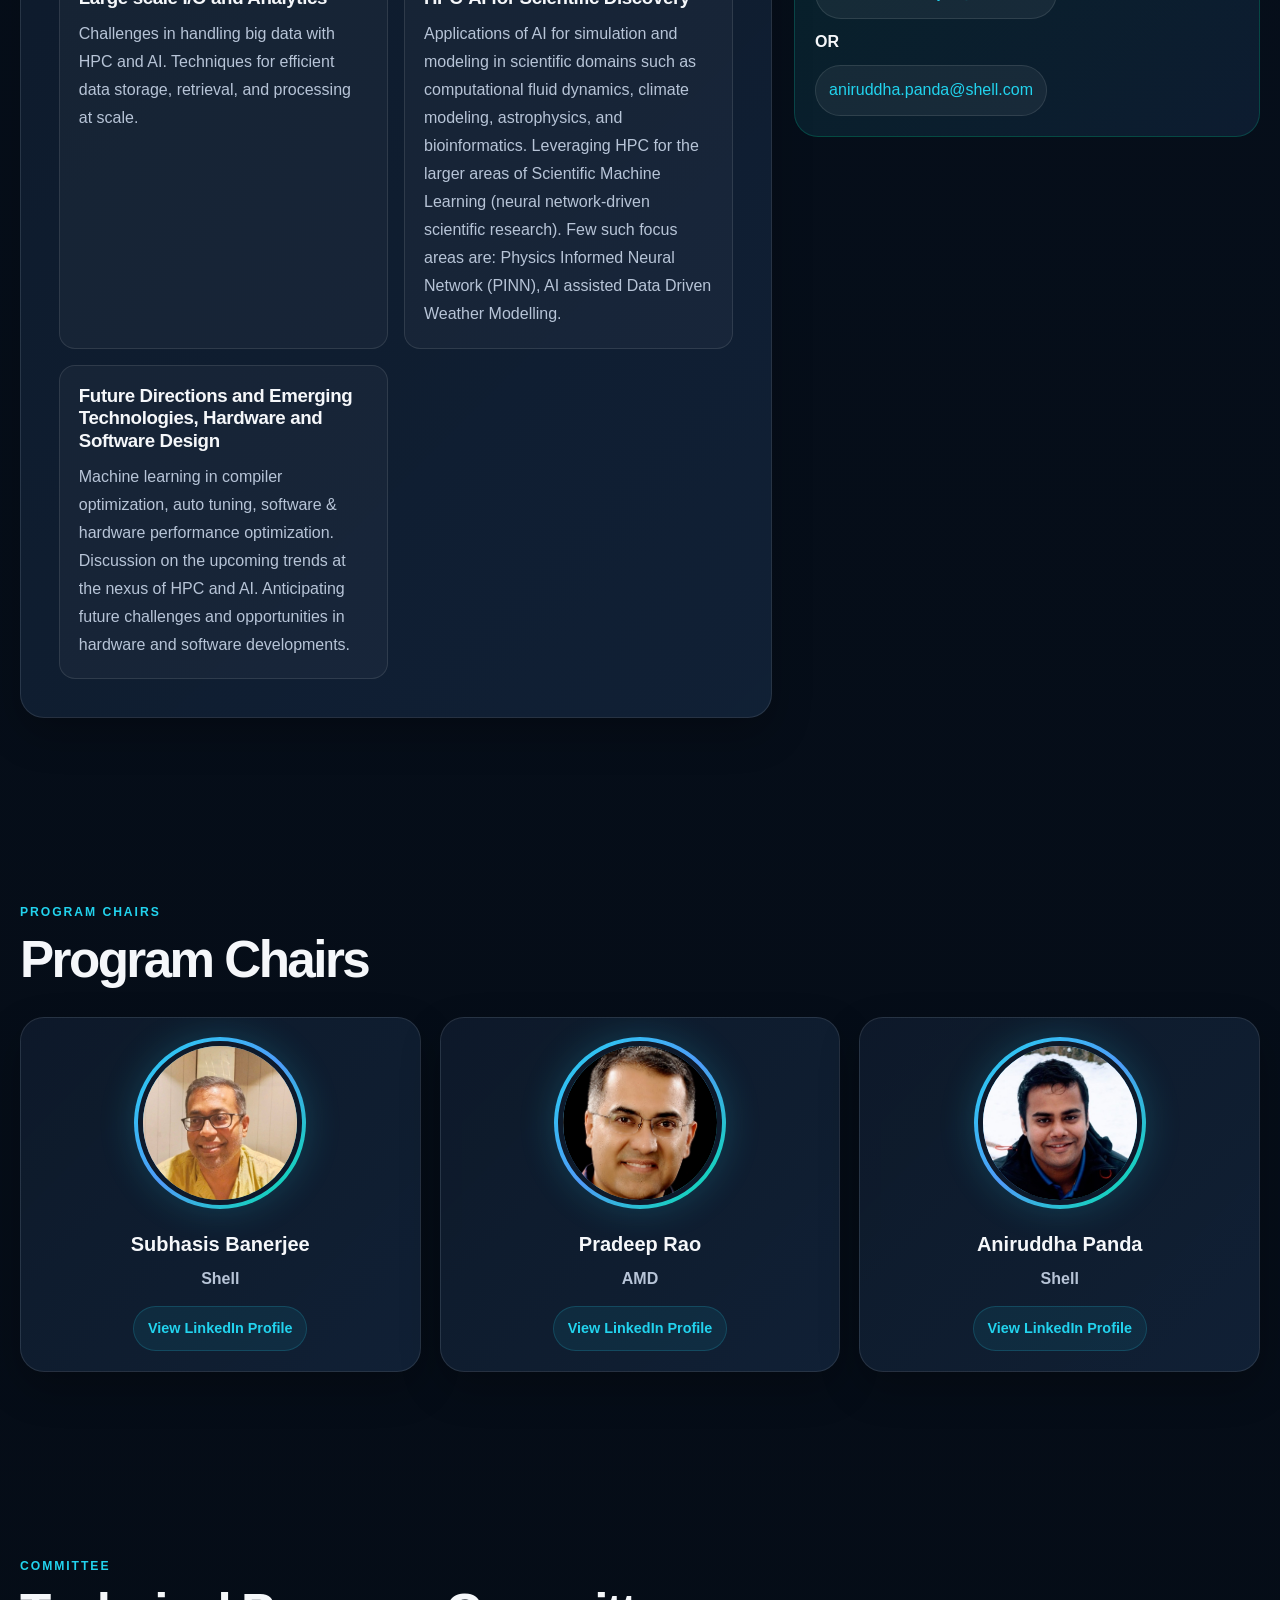
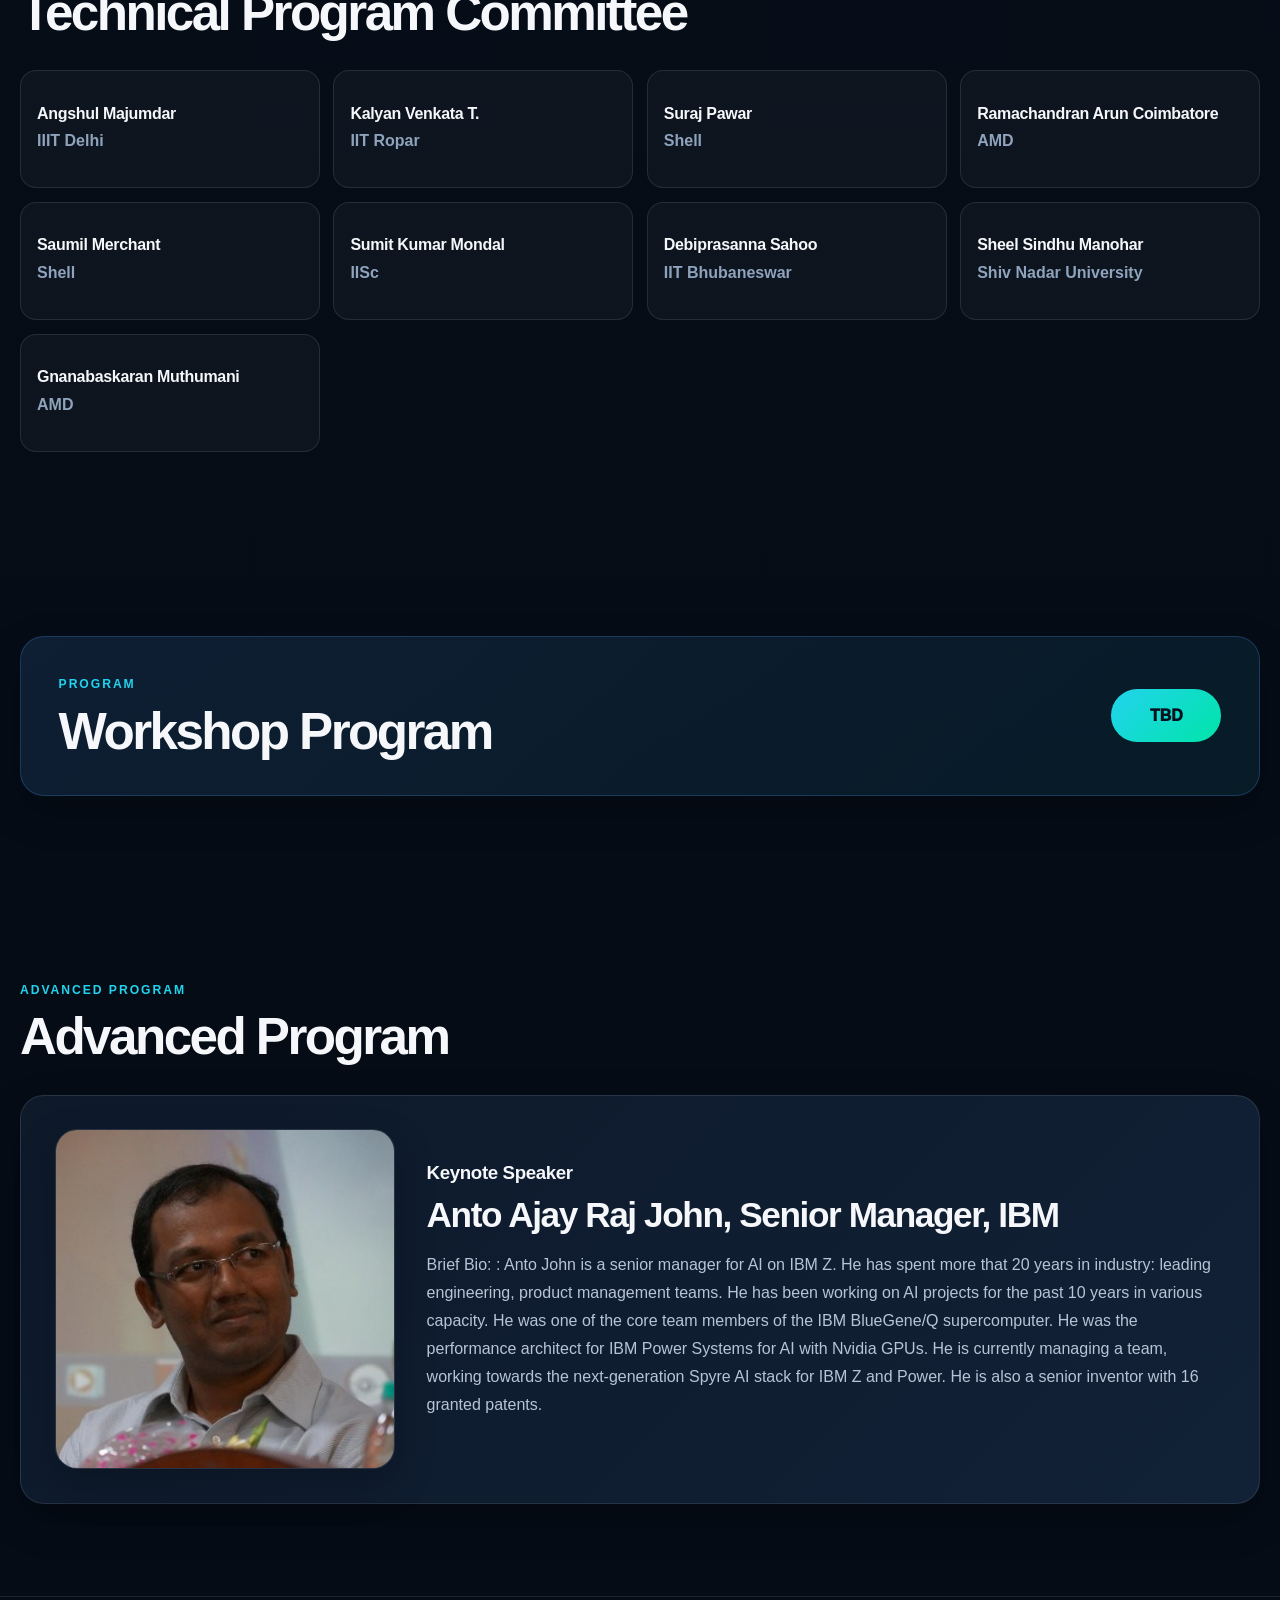
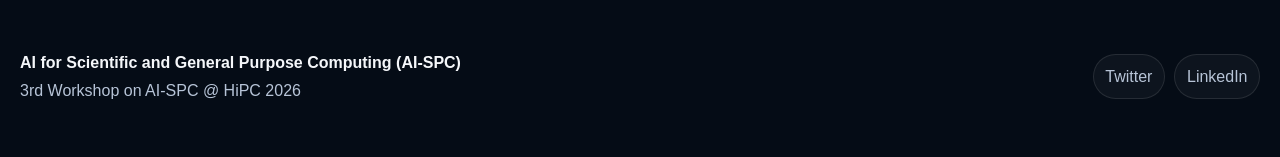
==== commit 22f250bd: "Added PC members from AMD into testhtml" ====
--- a/testhtml.html
+++ b/testhtml.html
@@ -835,10 +835,12 @@
                     <div class="tpc-card"><h3>Angshul Majumdar</h3><p>IIIT Delhi</p></div>
                     <div class="tpc-card"><h3>Kalyan Venkata T.</h3><p>IIT Ropar</p></div>
                     <div class="tpc-card"><h3>Suraj Pawar</h3><p>Shell</p></div>
+		    <div class="tpc-card"><h3>Ramachandran Arun Coimbatore</h3><p>AMD</p></div>
                     <div class="tpc-card"><h3>Saumil Merchant</h3><p>Shell</p></div>
                     <div class="tpc-card"><h3>Sumit Kumar Mondal</h3><p>IISc</p></div>
                     <div class="tpc-card"><h3>Debiprasanna Sahoo</h3><p>IIT Bhubaneswar</p></div>
                     <div class="tpc-card"><h3>Sheel Sindhu Manohar</h3><p>Shiv Nadar University</p></div>
+		    <div class="tpc-card"><h3>Gnanabaskaran Muthumani</h3><p>AMD</p></div>
                 </div>
             </div>
         </section>
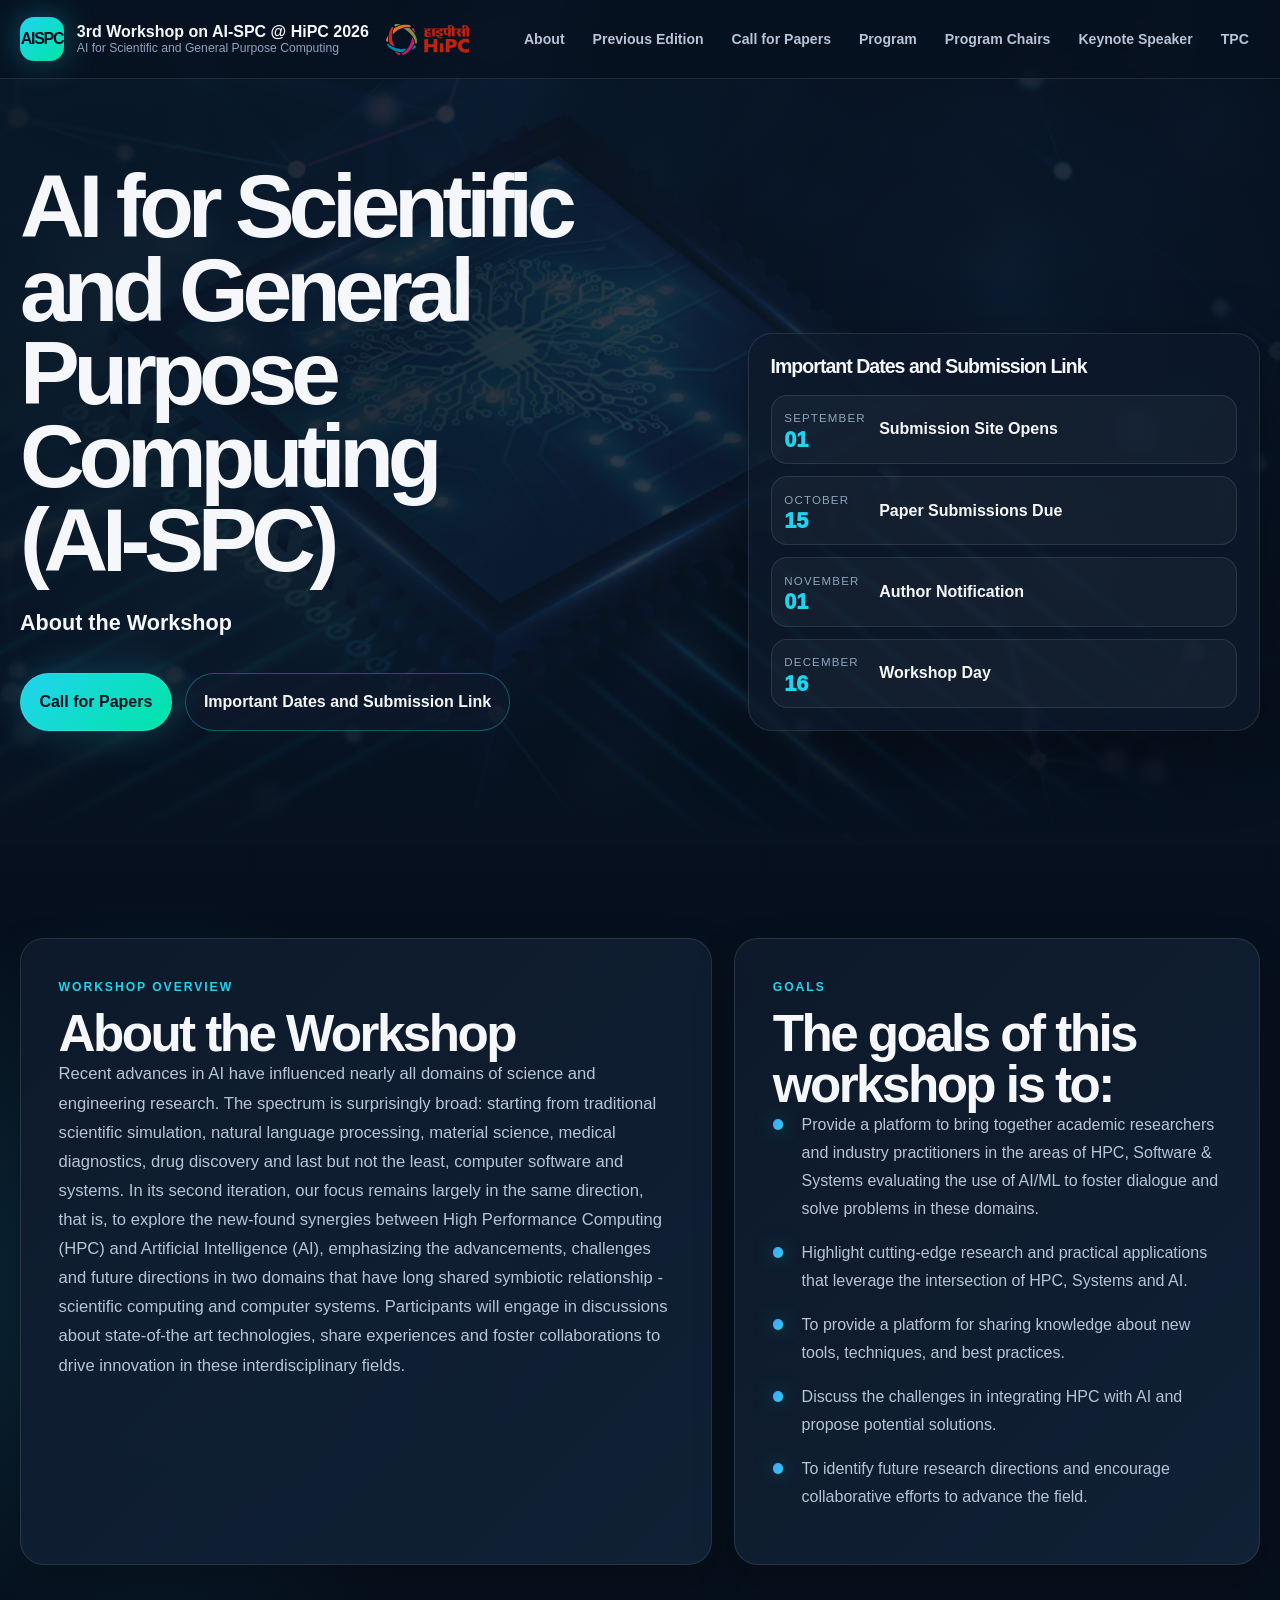
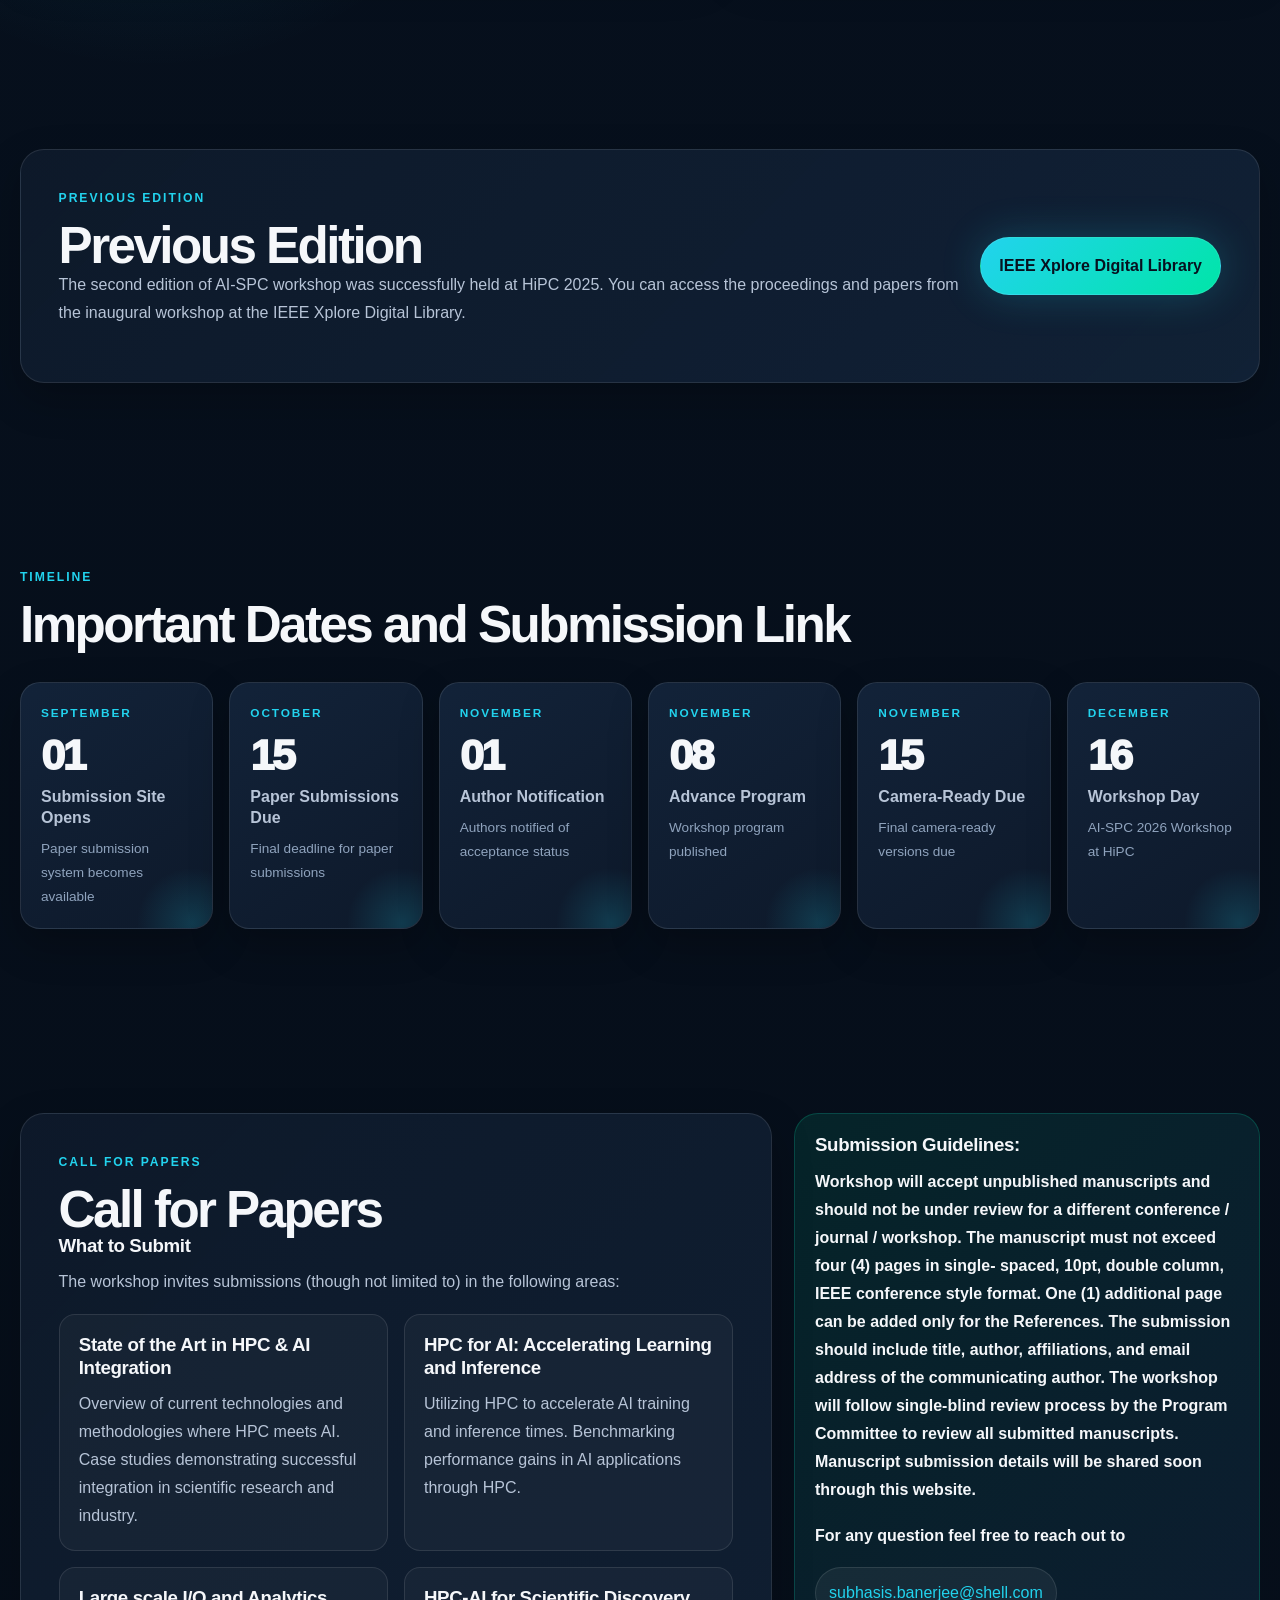
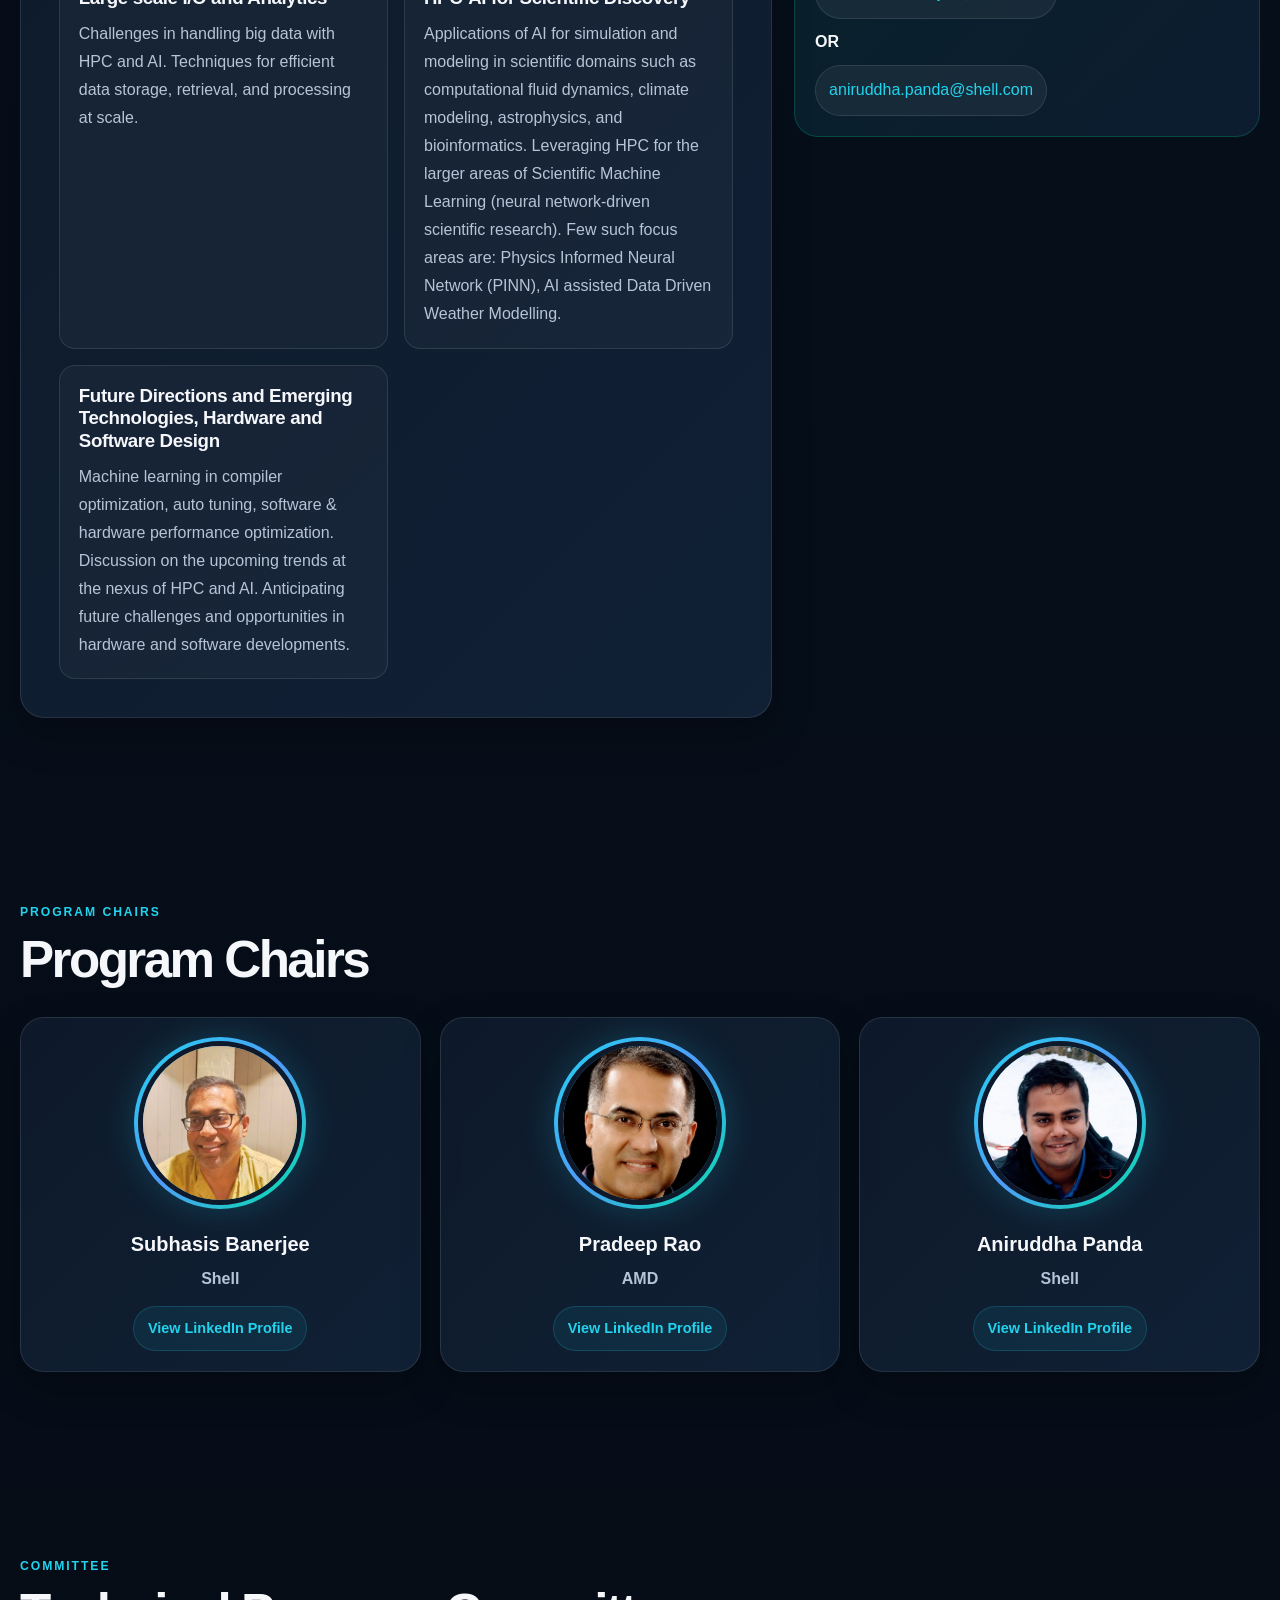
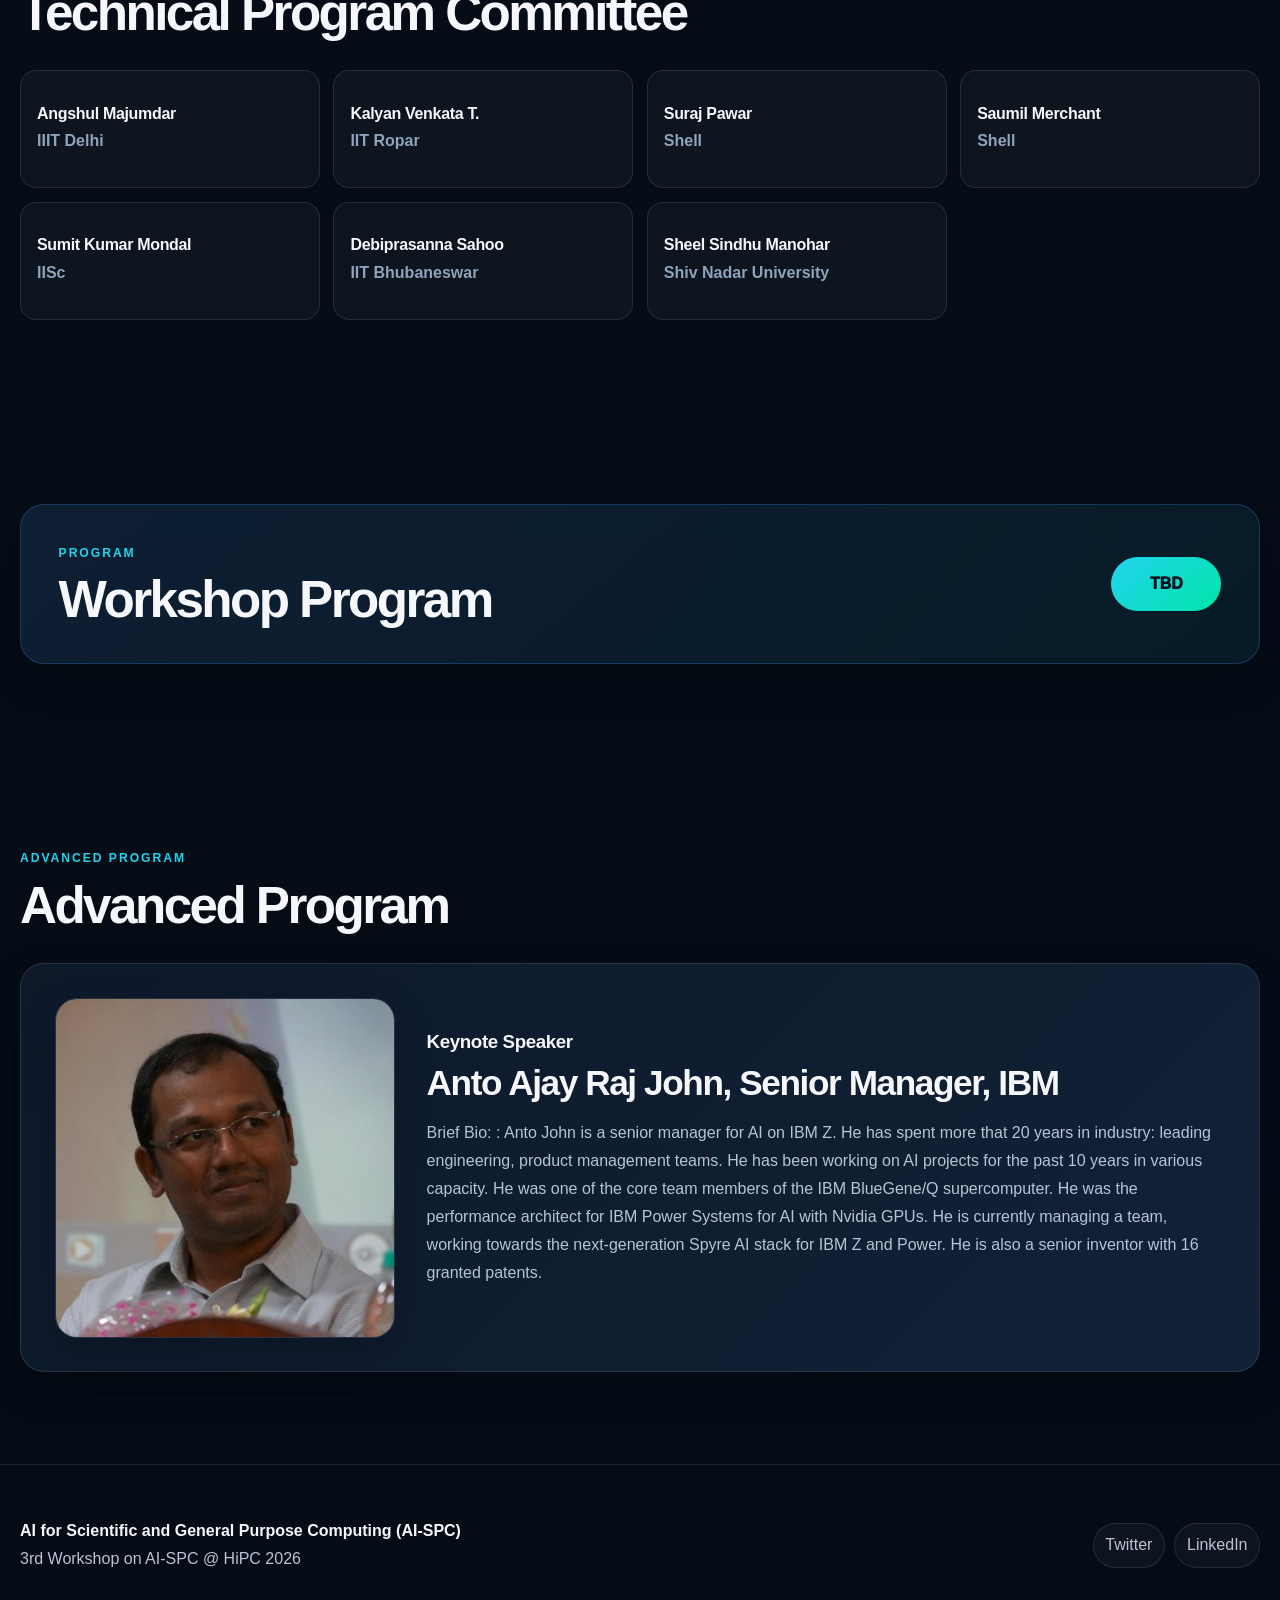
==== commit 763b5841: "Update testhtml.html" ====
--- a/testhtml.html
+++ b/testhtml.html
@@ -692,7 +692,7 @@
                     <!--
                     <div class="eyebrow">3rd Workshop on AI-SPC @ HiPC 2026</div>
                     -->
-                    <h1>AI for Scientific and General Purpose Computing<br />AI-SPC</h1>
+                    <h1>AI for Scientific and General Purpose Computing<br />(AI-SPC)</h1>
                     <p class="hero-subtitle"><strong>About the Workshop</strong></p>
                     <div class="hero-actions">
                         <a href="#cfp" class="btn btn-primary">Call for Papers</a>
@@ -835,12 +835,10 @@
                     <div class="tpc-card"><h3>Angshul Majumdar</h3><p>IIIT Delhi</p></div>
                     <div class="tpc-card"><h3>Kalyan Venkata T.</h3><p>IIT Ropar</p></div>
                     <div class="tpc-card"><h3>Suraj Pawar</h3><p>Shell</p></div>
-		    <div class="tpc-card"><h3>Ramachandran Arun Coimbatore</h3><p>AMD</p></div>
                     <div class="tpc-card"><h3>Saumil Merchant</h3><p>Shell</p></div>
                     <div class="tpc-card"><h3>Sumit Kumar Mondal</h3><p>IISc</p></div>
                     <div class="tpc-card"><h3>Debiprasanna Sahoo</h3><p>IIT Bhubaneswar</p></div>
                     <div class="tpc-card"><h3>Sheel Sindhu Manohar</h3><p>Shiv Nadar University</p></div>
-		    <div class="tpc-card"><h3>Gnanabaskaran Muthumani</h3><p>AMD</p></div>
                 </div>
             </div>
         </section>
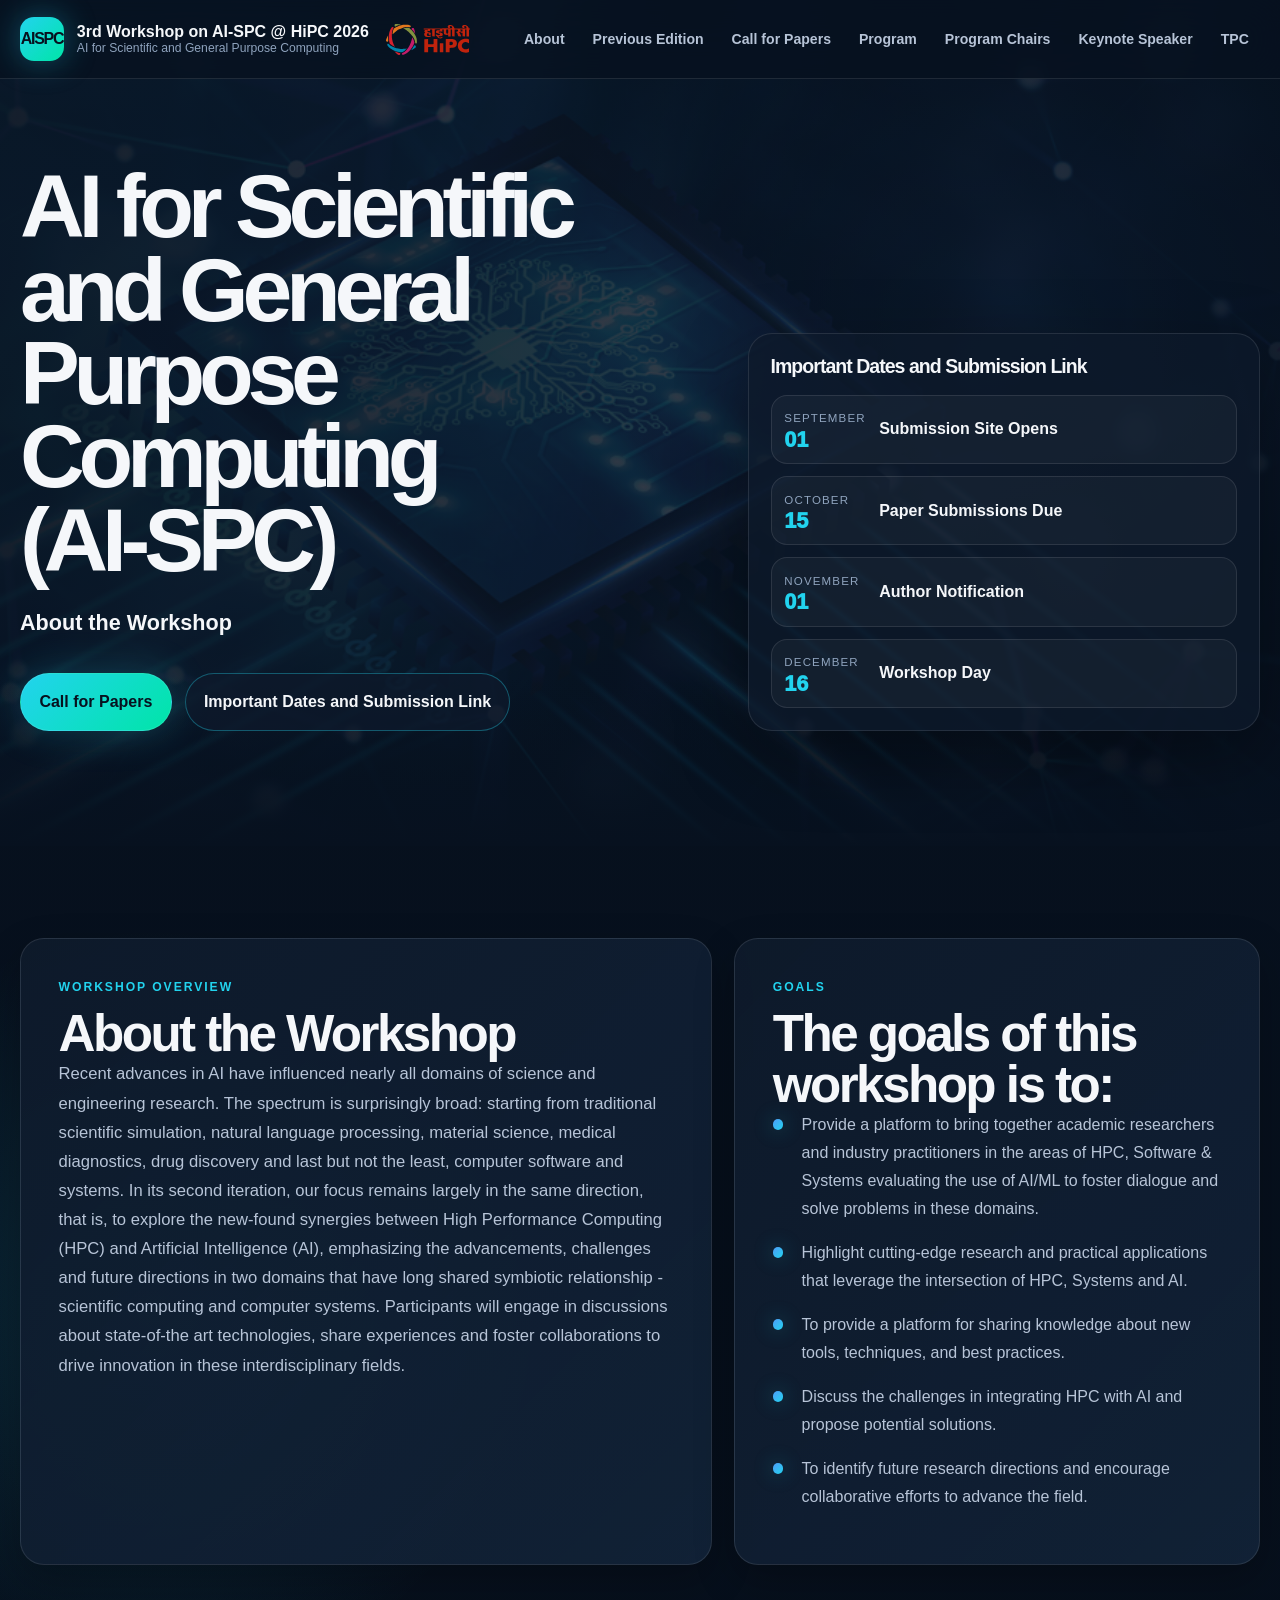
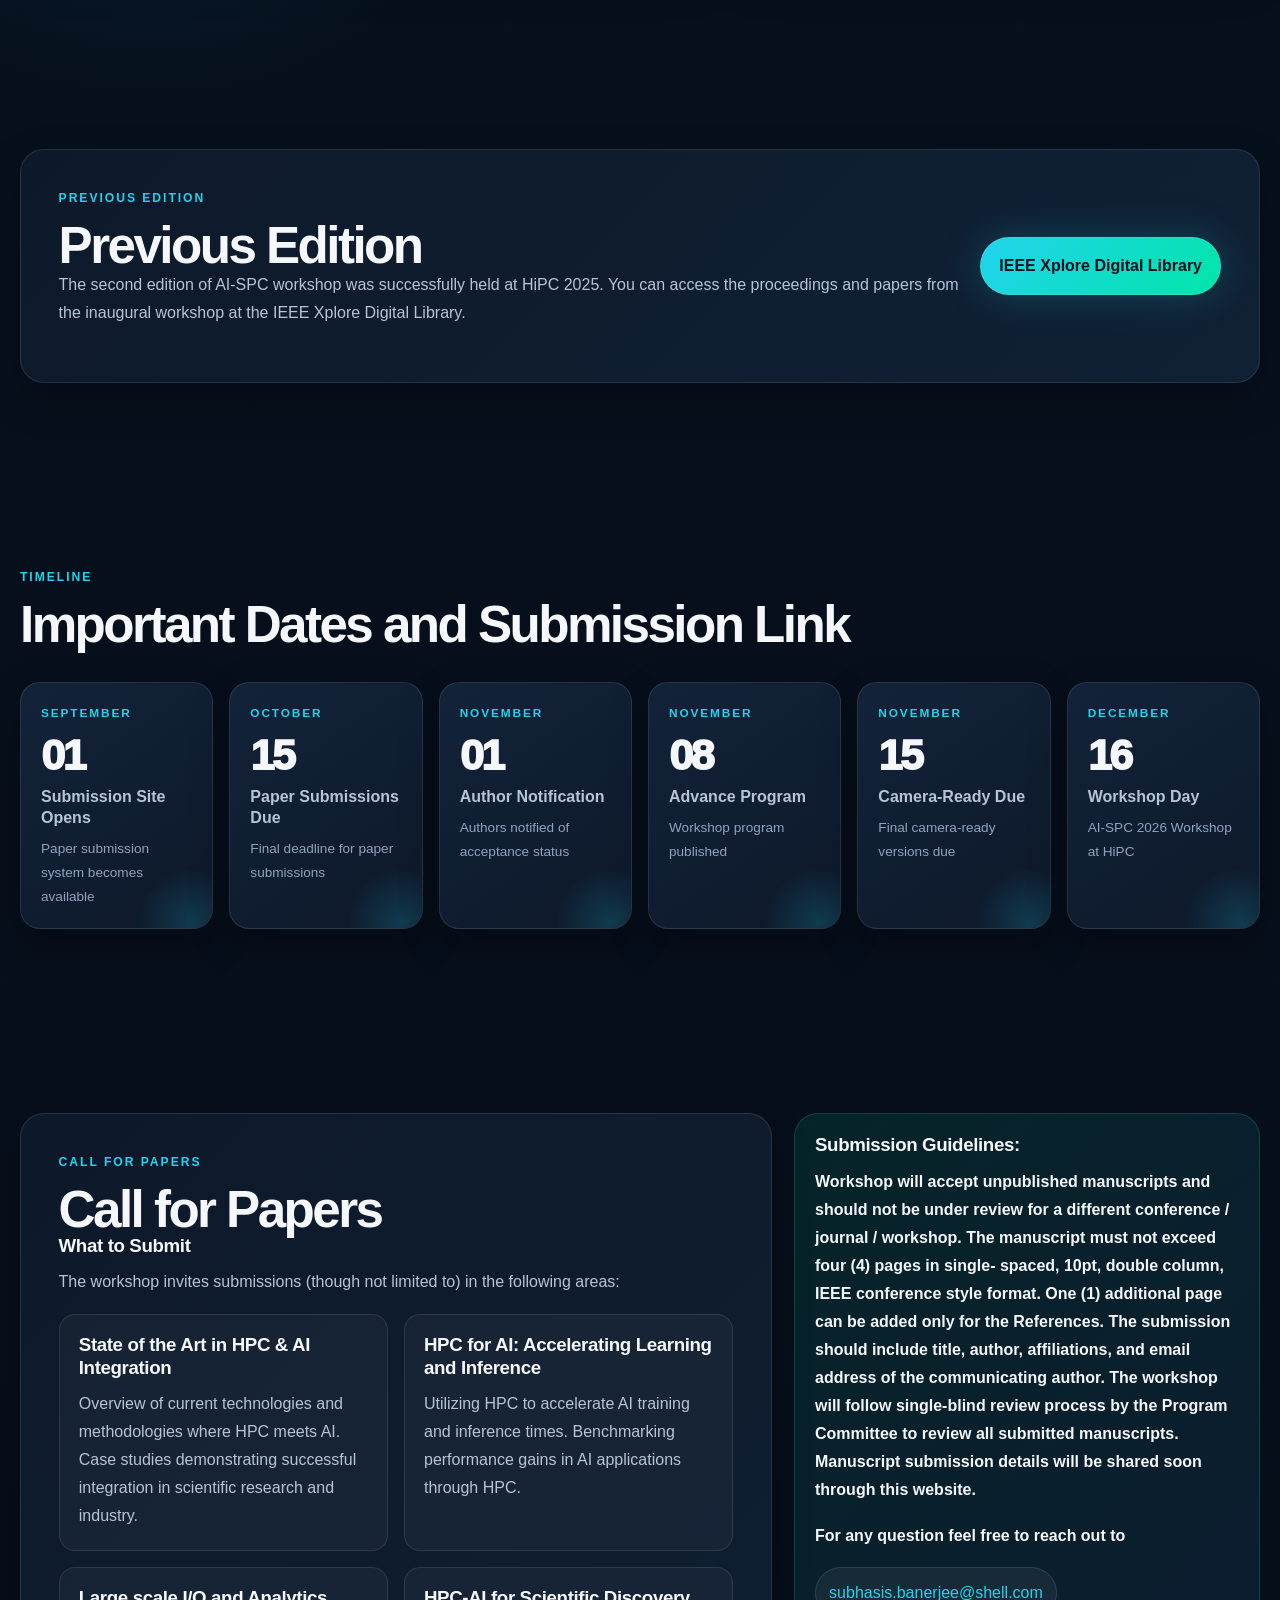
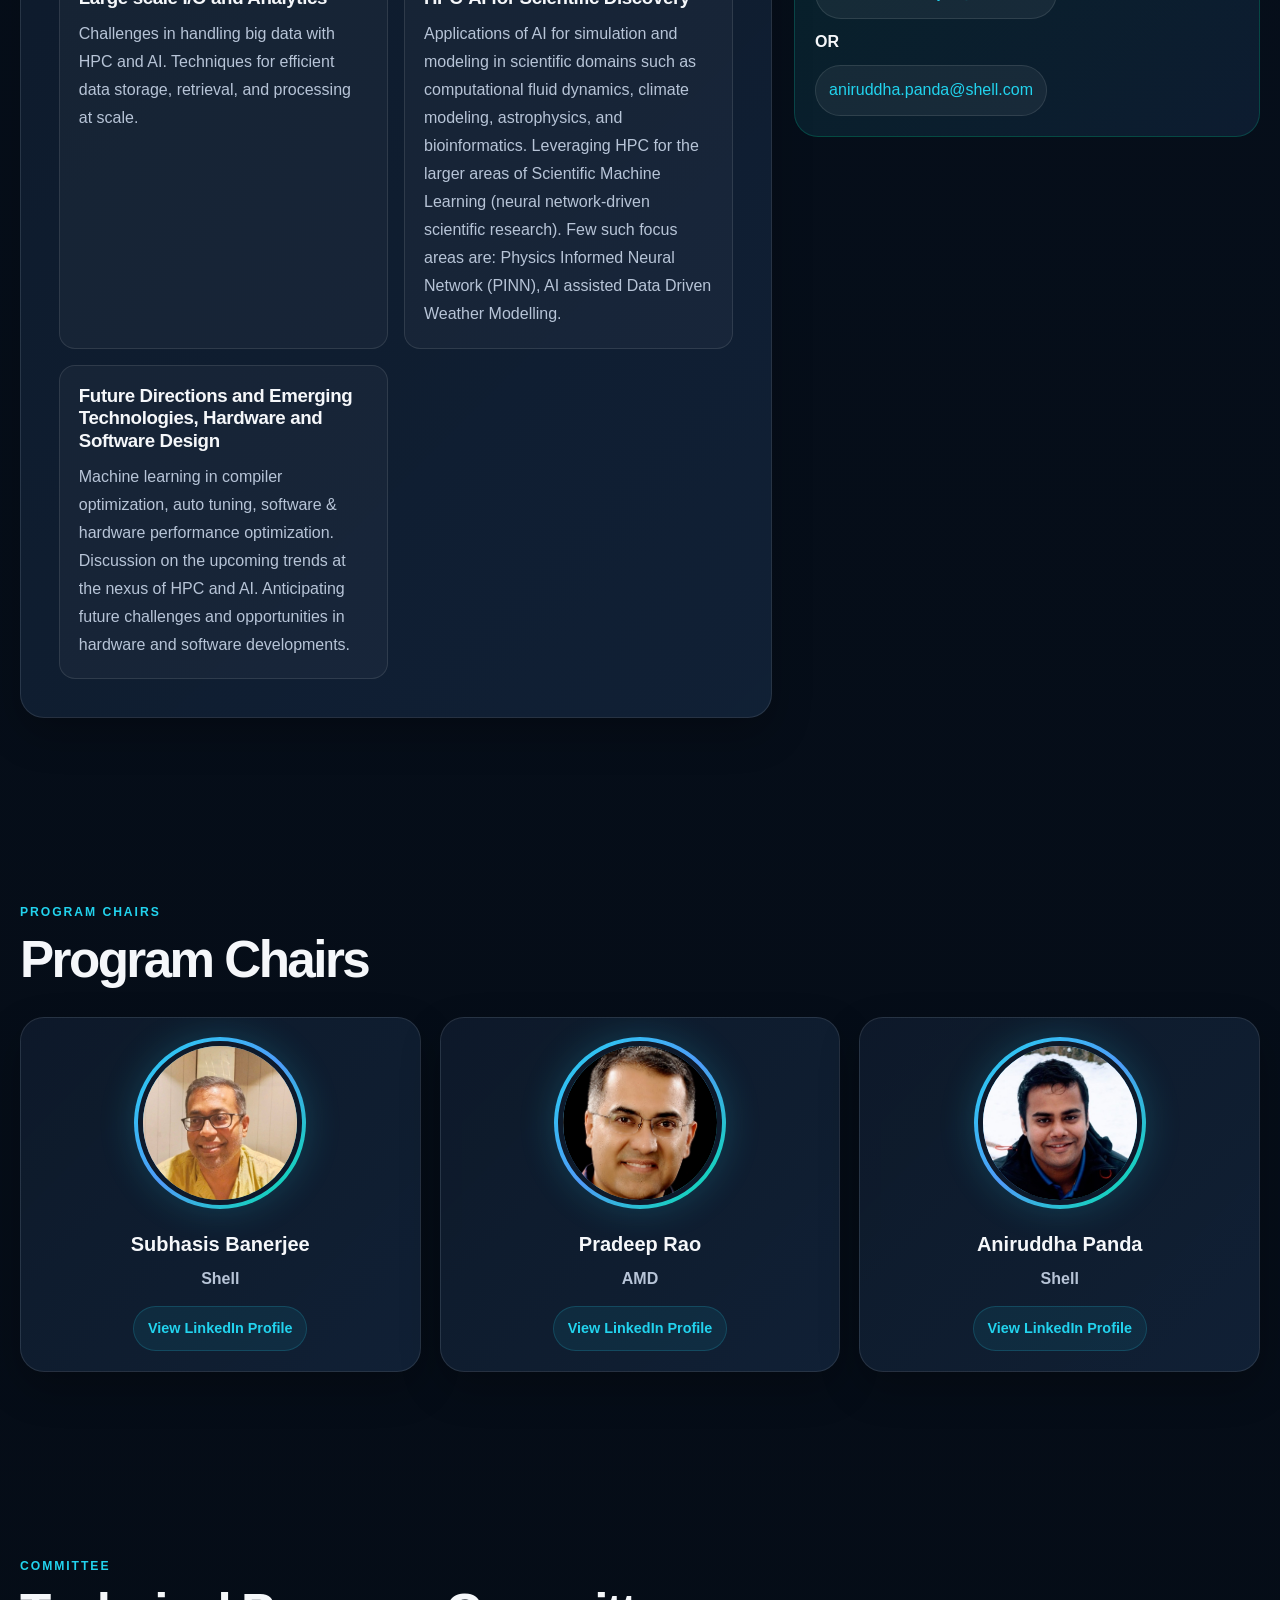
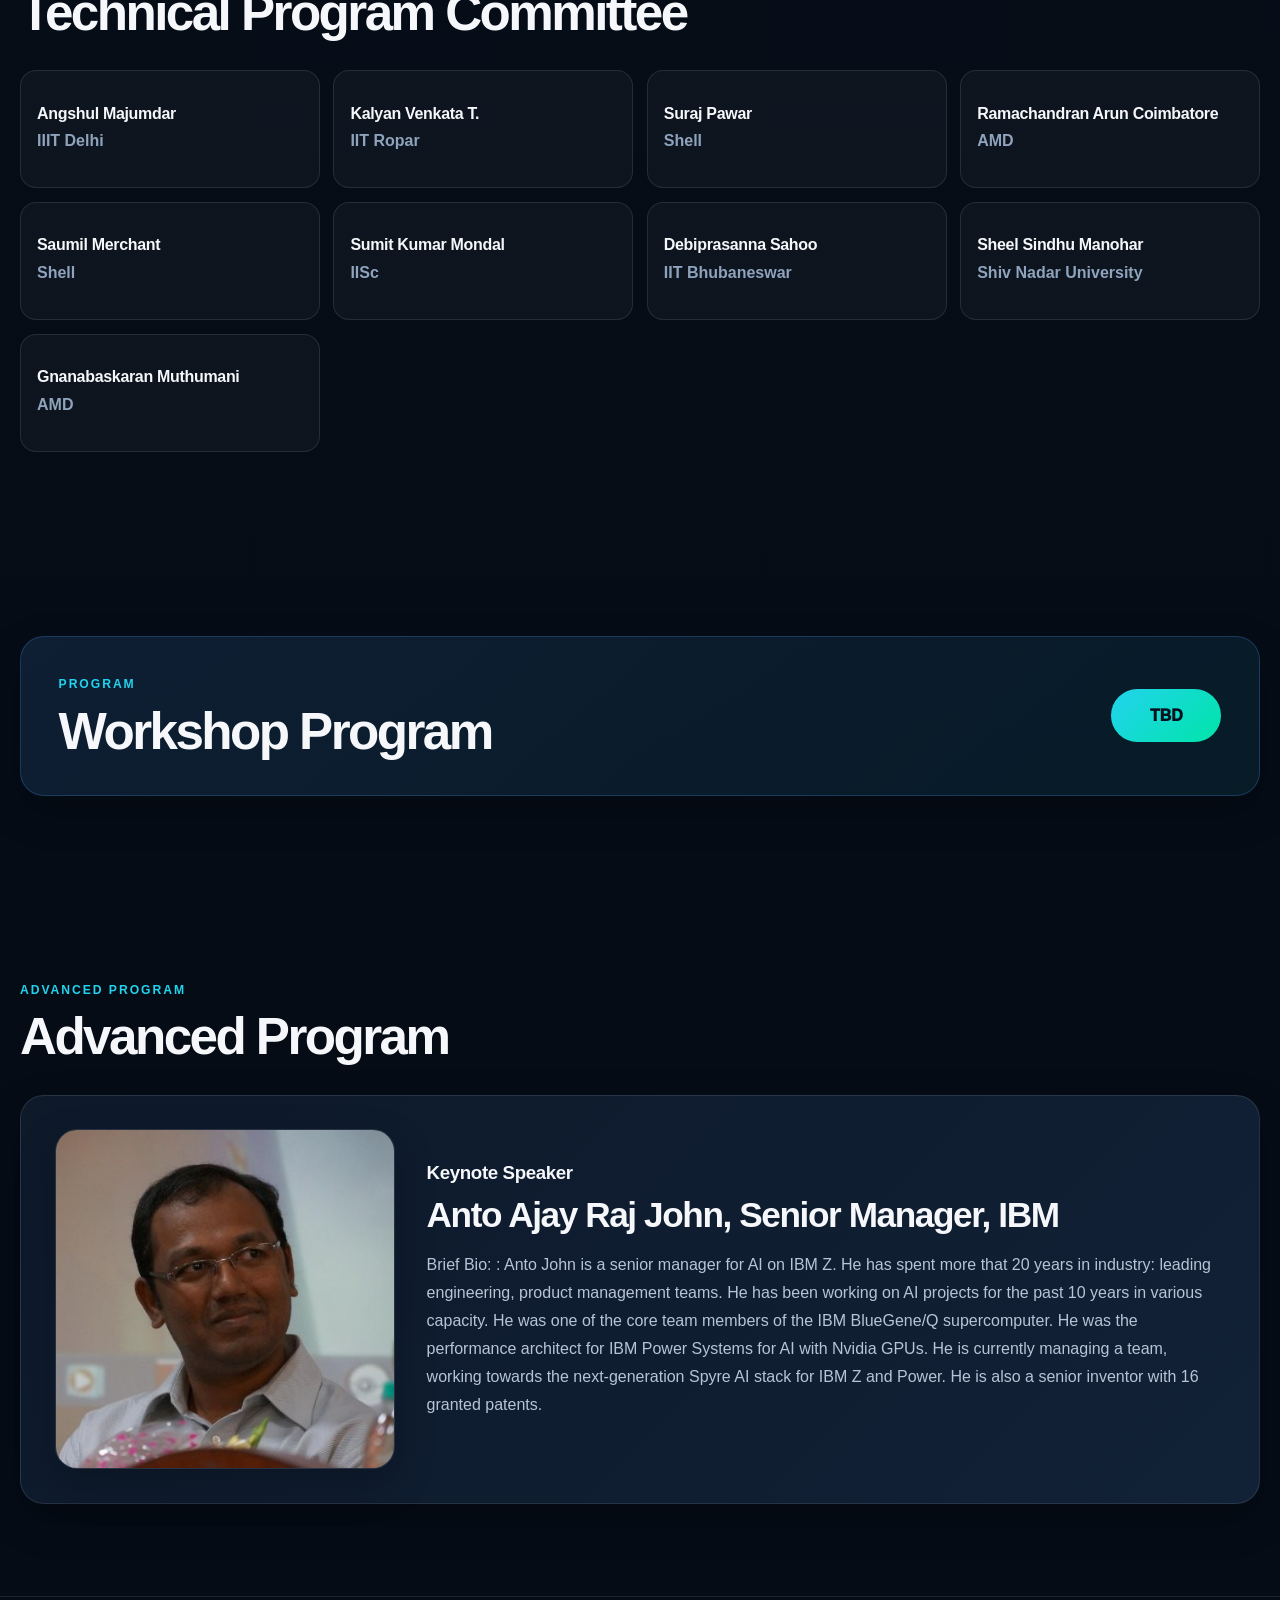
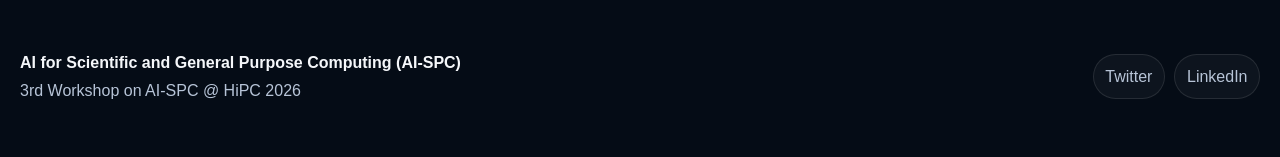
==== commit 72b5642b: "Merge branch 'main' of https://github.com/aispc/aispc.github.io" ====
--- a/testhtml.html
+++ b/testhtml.html
@@ -835,10 +835,12 @@
                     <div class="tpc-card"><h3>Angshul Majumdar</h3><p>IIIT Delhi</p></div>
                     <div class="tpc-card"><h3>Kalyan Venkata T.</h3><p>IIT Ropar</p></div>
                     <div class="tpc-card"><h3>Suraj Pawar</h3><p>Shell</p></div>
+		    <div class="tpc-card"><h3>Ramachandran Arun Coimbatore</h3><p>AMD</p></div>
                     <div class="tpc-card"><h3>Saumil Merchant</h3><p>Shell</p></div>
                     <div class="tpc-card"><h3>Sumit Kumar Mondal</h3><p>IISc</p></div>
                     <div class="tpc-card"><h3>Debiprasanna Sahoo</h3><p>IIT Bhubaneswar</p></div>
                     <div class="tpc-card"><h3>Sheel Sindhu Manohar</h3><p>Shiv Nadar University</p></div>
+		    <div class="tpc-card"><h3>Gnanabaskaran Muthumani</h3><p>AMD</p></div>
                 </div>
             </div>
         </section>
